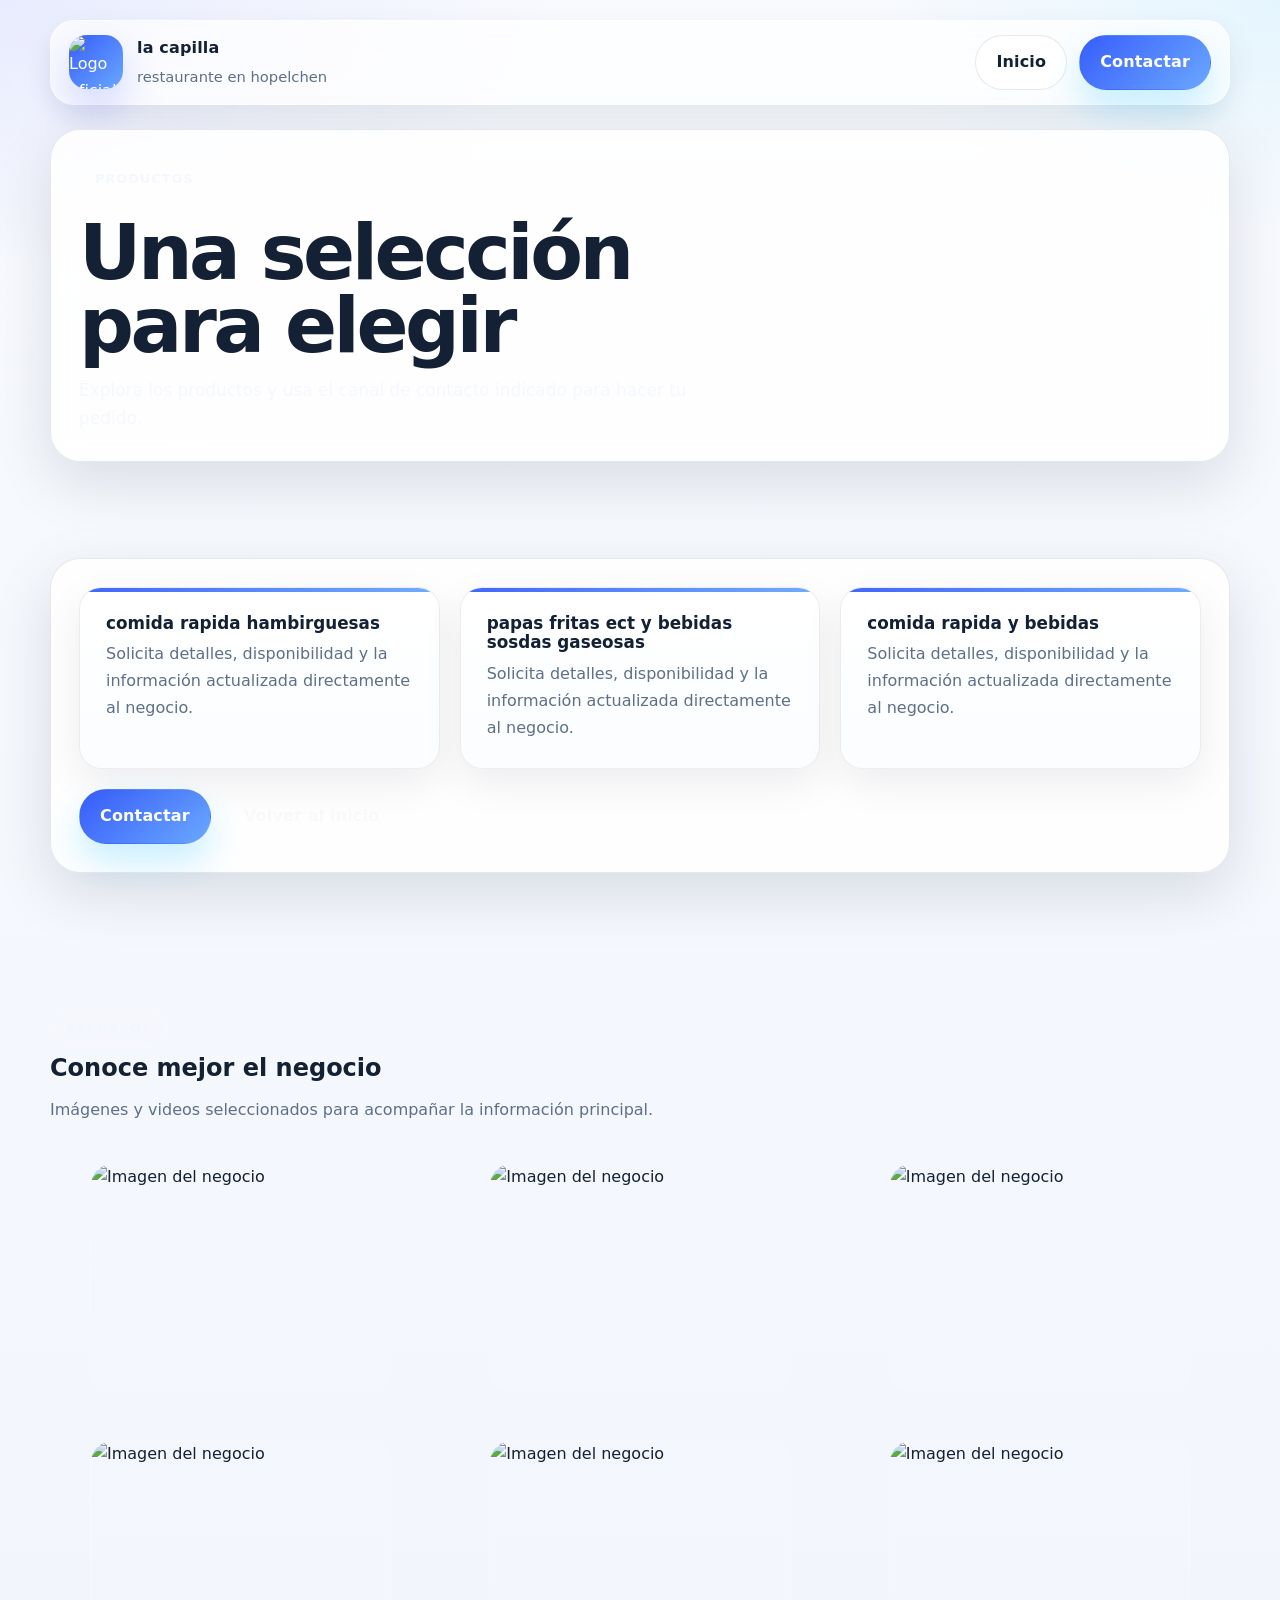
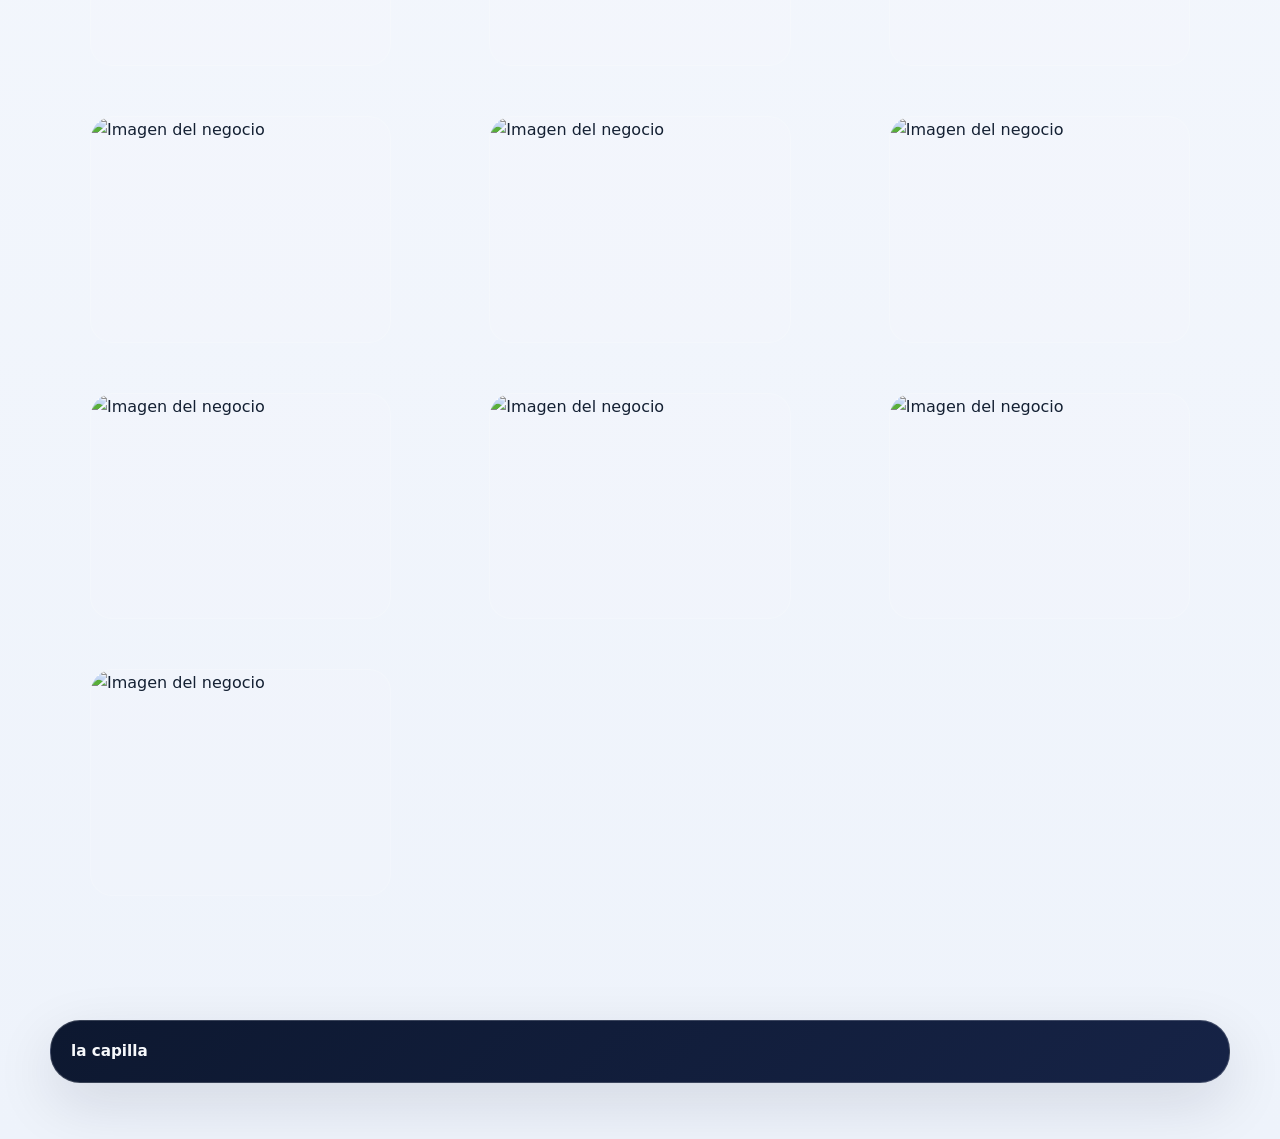
==== productos.html @ f26c043d "feat: generate productos.html" ====
<!doctype html>
<html lang="es-MX">
<head>
  <meta charset="utf-8">
  <meta name="viewport" content="width=device-width,initial-scale=1">
  <title>Una selección para elegir | la capilla</title>
  <meta name="description" content="Una selección para elegir de la capilla">
  <link rel="stylesheet" href="styles.css">
</head>
<body class="secondary-page theme-catalogo">
  <div class="site-shell">
    <header class="section" id="inicio">
      <div class="container">
        <div class="topbar">
          <a class="brand" href="index.html" aria-label="la capilla">
            <span class="brand-mark brand-mark-image"><img src="https://rrmhpuwrdlksccefjgnj.supabase.co/storage/v1/object/public/itm-project-assets/fa2a0edb-afd2-4cea-aa49-1c2edebb0638/63fcdd89-92d5-4dcf-ba6b-335134f677f3/cb0ab900-5e8b-45c3-9661-323baa01a9e5-captura-de-pantalla-2026-06-22-145156.png" alt="Logo oficial" loading="eager"></span>
            <span class="brand-copy">
              <strong>la capilla</strong>
              <span>restaurante en hopelchen</span>
            </span>
          </a>
          <div class="topbar-actions">
            <a class="button-secondary" href="index.html">Inicio</a>
            <a class="button" href="tel:0987654321">Contactar</a>
          </div>
        </div>
      </div>
    </header>

    <main>
      <section class="hero">
        <div class="container">
          <div class="surface section-surface">
            <span class="kicker">Productos</span>
            <h1>Una selección para elegir</h1>
            <p>Explora los productos y usa el canal de contacto indicado para hacer tu pedido.</p>
          </div>
        </div>
      </section>

      <section class="section" id="contenido">
        <div class="container">
          <div class="surface section-surface">
            <div class="feature-grid">
        <article class="feature-card">
          <strong>comida rapida hambirguesas</strong>
          <p>Solicita detalles, disponibilidad y la información actualizada directamente al negocio.</p>
        </article>
  
        <article class="feature-card">
          <strong>papas fritas  ect  y bebidas sosdas  gaseosas</strong>
          <p>Solicita detalles, disponibilidad y la información actualizada directamente al negocio.</p>
        </article>
  
        <article class="feature-card">
          <strong>comida rapida y bebidas</strong>
          <p>Solicita detalles, disponibilidad y la información actualizada directamente al negocio.</p>
        </article>
  </div>
            <div class="inline-links">
              <a class="button" href="tel:0987654321">Contactar</a>
              <a class="button-secondary" href="index.html">Volver al inicio</a>
            </div>
          </div>
        </div>
      </section>
    
      <section class="resource-section" id="recursos">
        <div class="container">
          <div class="resource-heading">
            <span class="kicker">Recursos</span>
            <h2>Conoce mejor el negocio</h2>
            <p>Imágenes y videos seleccionados para acompañar la información principal.</p>
          </div>
          <div class="resource-gallery">
    <figure class="resource-card">
      <img src="https://rrmhpuwrdlksccefjgnj.supabase.co/storage/v1/object/public/itm-project-assets/fa2a0edb-afd2-4cea-aa49-1c2edebb0638/63fcdd89-92d5-4dcf-ba6b-335134f677f3/9dee17b9-5989-4c04-81a5-56a6d2270579-captura-de-pantalla-2026-06-28-183947.png" alt="Imagen del negocio" loading="lazy">
      
    </figure>
  
    <figure class="resource-card">
      <img src="https://rrmhpuwrdlksccefjgnj.supabase.co/storage/v1/object/public/itm-project-assets/fa2a0edb-afd2-4cea-aa49-1c2edebb0638/63fcdd89-92d5-4dcf-ba6b-335134f677f3/429c3a91-69d6-4c55-be36-e30e1e36e39a-captura-de-pantalla-2026-06-28-184014.png" alt="Imagen del negocio" loading="lazy">
      
    </figure>
  
    <figure class="resource-card">
      <img src="https://rrmhpuwrdlksccefjgnj.supabase.co/storage/v1/object/public/itm-project-assets/fa2a0edb-afd2-4cea-aa49-1c2edebb0638/63fcdd89-92d5-4dcf-ba6b-335134f677f3/778309f7-7098-4dc0-a43b-c36a8c86d15d-captura-de-pantalla-2026-06-28-184057.png" alt="Imagen del negocio" loading="lazy">
      
    </figure>
  
    <figure class="resource-card">
      <img src="https://rrmhpuwrdlksccefjgnj.supabase.co/storage/v1/object/public/itm-project-assets/fa2a0edb-afd2-4cea-aa49-1c2edebb0638/63fcdd89-92d5-4dcf-ba6b-335134f677f3/1df3a6cd-2780-4780-89b0-fd530cb4790c-captura-de-pantalla-2026-06-28-184213.png" alt="Imagen del negocio" loading="lazy">
      
    </figure>
  
    <figure class="resource-card">
      <img src="https://rrmhpuwrdlksccefjgnj.supabase.co/storage/v1/object/public/itm-project-assets/fa2a0edb-afd2-4cea-aa49-1c2edebb0638/63fcdd89-92d5-4dcf-ba6b-335134f677f3/06ec2f1f-6c64-4aa3-80eb-d113fb08dc9a-captura-de-pantalla-2026-06-28-184257.png" alt="Imagen del negocio" loading="lazy">
      
    </figure>
  
    <figure class="resource-card">
      <img src="https://rrmhpuwrdlksccefjgnj.supabase.co/storage/v1/object/public/itm-project-assets/fa2a0edb-afd2-4cea-aa49-1c2edebb0638/63fcdd89-92d5-4dcf-ba6b-335134f677f3/c3ec0e20-55ff-4a04-8fe9-72b50806a0b0-captura-de-pantalla-2026-06-28-203143.png" alt="Imagen del negocio" loading="lazy">
      
    </figure>
  
    <figure class="resource-card">
      <img src="https://rrmhpuwrdlksccefjgnj.supabase.co/storage/v1/object/public/itm-project-assets/fa2a0edb-afd2-4cea-aa49-1c2edebb0638/63fcdd89-92d5-4dcf-ba6b-335134f677f3/6290bde3-7ff0-4237-94d5-f1f7c58c5d8e-captura-de-pantalla-2026-06-28-183947.png" alt="Imagen del negocio" loading="lazy">
      
    </figure>
  
    <figure class="resource-card">
      <img src="https://rrmhpuwrdlksccefjgnj.supabase.co/storage/v1/object/public/itm-project-assets/fa2a0edb-afd2-4cea-aa49-1c2edebb0638/63fcdd89-92d5-4dcf-ba6b-335134f677f3/5e9e1de8-d0f1-43b6-b50a-aea3a4cb805f-captura-de-pantalla-2026-06-28-203301.png" alt="Imagen del negocio" loading="lazy">
      
    </figure>
  
    <figure class="resource-card">
      <img src="https://rrmhpuwrdlksccefjgnj.supabase.co/storage/v1/object/public/itm-project-assets/fa2a0edb-afd2-4cea-aa49-1c2edebb0638/63fcdd89-92d5-4dcf-ba6b-335134f677f3/0bd9fb63-5551-4b27-bd84-2e0cbcd0da3d-captura-de-pantalla-2026-06-28-204855.png" alt="Imagen del negocio" loading="lazy">
      
    </figure>
  
    <figure class="resource-card">
      <img src="https://rrmhpuwrdlksccefjgnj.supabase.co/storage/v1/object/public/itm-project-assets/fa2a0edb-afd2-4cea-aa49-1c2edebb0638/63fcdd89-92d5-4dcf-ba6b-335134f677f3/c3941c7c-3403-4f2d-882c-316e9b5ad3ee-captura-de-pantalla-2026-06-27-184415---copia.png" alt="Imagen del negocio" loading="lazy">
      
    </figure>
  
    <figure class="resource-card">
      <img src="https://rrmhpuwrdlksccefjgnj.supabase.co/storage/v1/object/public/itm-project-assets/fa2a0edb-afd2-4cea-aa49-1c2edebb0638/63fcdd89-92d5-4dcf-ba6b-335134f677f3/c8442d64-a362-4469-a5e8-0c5792de0d52-captura-de-pantalla-2026-06-28-205228---copia.png" alt="Imagen del negocio" loading="lazy">
      
    </figure>
  
    <figure class="resource-card">
      <img src="https://rrmhpuwrdlksccefjgnj.supabase.co/storage/v1/object/public/itm-project-assets/fa2a0edb-afd2-4cea-aa49-1c2edebb0638/63fcdd89-92d5-4dcf-ba6b-335134f677f3/1726b67e-2aaf-4375-a48b-482d1fedd1c0-captura-de-pantalla-2026-07-04-134039.png" alt="Imagen del negocio" loading="lazy">
      
    </figure>
  
    <figure class="resource-card">
      <img src="https://rrmhpuwrdlksccefjgnj.supabase.co/storage/v1/object/public/itm-project-assets/fa2a0edb-afd2-4cea-aa49-1c2edebb0638/63fcdd89-92d5-4dcf-ba6b-335134f677f3/2d284801-5a4d-4d7b-a82c-cc4814d408b8-captura-de-pantalla-2026-07-04-134242.png" alt="Imagen del negocio" loading="lazy">
      
    </figure>
  </div>
          
        </div>
      </section>
    </main>

    <footer class="site-footer">
      <div class="container">
        <div class="surface footer-surface"><strong>la capilla</strong></div>
      </div>
    </footer>
  </div>
</body>
</html>
---- styles.css ----
:root{
  --bg:#0d1526;
  --bg-2:#14213a;
  --bg-3:#1d2f4f;
  --surface:#ffffff;
  --surface-soft:rgba(255,255,255,.82);
  --surface-line:rgba(255,255,255,.18);
  --line:rgba(20,32,51,.10);
  --line-strong:rgba(20,32,51,.16);
  --text:#142033;
  --text-soft:#24324a;
  --text-inverse:#f7f9fc;
  --muted:#5f6f88;
  --muted-inverse:rgba(241,245,252,.78);
  --primary:#5e6bff;
  --primary-2:#21c2ff;
  --accent:#8ef0c4;
  --shadow-lg:0 36px 110px rgba(8,18,36,.18);
  --shadow-md:0 20px 60px rgba(10,20,38,.12);
  --shadow-sm:0 12px 30px rgba(10,20,38,.08);
  --radius-xl:34px;
  --radius-lg:26px;
  --radius-md:20px;
  --radius-sm:14px;
  --container:1180px;
}
*{box-sizing:border-box}
html,body{margin:0;padding:0}
html{scroll-behavior:smooth}
body{
  background:
    radial-gradient(980px 460px at 0% 0%, rgba(94,107,255,.12), transparent 58%),
    radial-gradient(780px 420px at 100% 0%, rgba(33,194,255,.10), transparent 54%),
    linear-gradient(180deg,#f8fafe 0%,#eef3fb 100%);
  color:var(--text);
  font:16px/1.68 Inter,system-ui,-apple-system,BlinkMacSystemFont,"Segoe UI",sans-serif;
  min-height:100vh;
  -webkit-font-smoothing:antialiased;
  text-rendering:optimizeLegibility;
}
body::before{
  content:"";
  position:fixed;
  inset:0;
  pointer-events:none;
  background:
    linear-gradient(180deg, rgba(255,255,255,.24), transparent 18%),
    radial-gradient(circle at 15% 20%, rgba(255,255,255,.35), transparent 22%);
  opacity:.55;
}
a{color:inherit;text-decoration:none}
svg{display:block;max-width:100%}
.site-shell{min-height:100vh;position:relative;z-index:1}
.container{width:min(var(--container),calc(100% - 32px));margin:0 auto}

.site-shell > header.section{
  padding:20px 0 0;
}

.topbar{
  display:flex;
  align-items:center;
  justify-content:space-between;
  gap:20px;
  padding:14px 18px;
  border-radius:24px;
  background:rgba(255,255,255,.72);
  border:1px solid rgba(255,255,255,.72);
  box-shadow:var(--shadow-sm);
  backdrop-filter:blur(16px);
}

.brand{
  display:inline-flex;
  align-items:center;
  gap:14px;
  min-width:0;
}
.brand-mark{
  width:54px;
  height:54px;
  border-radius:18px;
  background:linear-gradient(135deg,var(--primary),var(--primary-2));
  color:#fff;
  display:grid;
  place-items:center;
  box-shadow:0 18px 42px rgba(94,107,255,.28);
  overflow:hidden;
  flex:0 0 auto;
}
.brand-copy{
  display:grid;
  gap:3px;
  min-width:0;
}
.brand-copy strong{
  font-size:1rem;
  letter-spacing:.01em;
  white-space:nowrap;
  overflow:hidden;
  text-overflow:ellipsis;
}
.brand-copy span{
  font-size:.92rem;
  color:var(--muted);
  white-space:nowrap;
  overflow:hidden;
  text-overflow:ellipsis;
}

.hero{
  padding:24px 0 46px;
  position:relative;
}
.hero-grid{
  display:grid;
  grid-template-columns:minmax(0,1.08fr) minmax(350px,.92fr);
  gap:28px;
  align-items:stretch;
}
.hero-copy,
.hero-panel{
  border-radius:var(--radius-xl);
  box-shadow:var(--shadow-lg);
}
.hero-copy{
  padding:clamp(30px,4vw,56px);
  background:
    radial-gradient(circle at top right, rgba(142,240,196,.18), transparent 26%),
    linear-gradient(135deg,var(--bg) 0%,var(--bg-2) 58%,var(--bg-3) 100%);
  color:var(--text-inverse);
  position:relative;
  overflow:hidden;
}
.hero-copy::before{
  content:"";
  position:absolute;
  inset:0;
  background:
    linear-gradient(120deg, rgba(255,255,255,.08), transparent 28%),
    radial-gradient(circle at 20% 18%, rgba(255,255,255,.08), transparent 22%);
  pointer-events:none;
}
.hero-copy::after{
  content:"";
  position:absolute;
  inset:auto -10% -24% auto;
  width:280px;
  height:280px;
  border-radius:999px;
  background:radial-gradient(circle, rgba(142,240,196,.24), transparent 68%);
  pointer-events:none;
}
.kicker{
  display:inline-flex;
  align-items:center;
  gap:8px;
  padding:9px 15px;
  border-radius:999px;
  background:rgba(255,255,255,.10);
  color:var(--muted-inverse);
  border:1px solid var(--surface-line);
  font-size:.8rem;
  font-weight:800;
  letter-spacing:.08em;
  text-transform:uppercase;
}
.hero h1{
  margin:18px 0 14px;
  font-size:clamp(2.55rem,6vw,5.2rem);
  line-height:.94;
  letter-spacing:-.045em;
  max-width:11ch;
}
.hero p{
  margin:0;
  color:var(--muted-inverse);
  font-size:1.06rem;
  max-width:62ch;
}
.hero-actions{
  display:flex;
  flex-wrap:wrap;
  gap:12px;
  margin-top:24px;
}
.button,
.button-secondary{
  display:inline-flex;
  align-items:center;
  justify-content:center;
  gap:10px;
  min-height:50px;
  padding:13px 20px;
  border-radius:999px;
  font-weight:800;
  letter-spacing:.01em;
  border:1px solid transparent;
  transition:transform .18s ease, box-shadow .18s ease, border-color .18s ease, background .18s ease, color .18s ease;
}
.button{
  background:linear-gradient(135deg,var(--primary),var(--primary-2));
  color:#fff;
  box-shadow:0 18px 34px rgba(33,194,255,.24);
}
.button-secondary{
  background:rgba(255,255,255,.08);
  color:var(--text-inverse);
  border-color:var(--surface-line);
}
.button:hover,
.button-secondary:hover{
  transform:translateY(-1px);
}
.hero-panel{
  padding:18px;
  background:rgba(255,255,255,.74);
  border:1px solid rgba(255,255,255,.76);
  backdrop-filter:blur(16px);
}
.hero-art{
  min-height:100%;
  border-radius:calc(var(--radius-xl) - 8px);
  background:
    radial-gradient(circle at top left, rgba(94,107,255,.14), transparent 28%),
    linear-gradient(160deg, rgba(94,107,255,.10), rgba(33,194,255,.07) 52%, rgba(142,240,196,.14));
  border:1px solid rgba(20,32,51,.08);
  overflow:hidden;
  position:relative;
  padding:28px;
  display:grid;
  place-items:center;
}
.hero-orb{
  position:absolute;
  border-radius:999px;
  filter:blur(14px);
  opacity:.42;
  pointer-events:none;
}
.hero-orb.one{
  width:180px;
  height:180px;
  top:-34px;
  right:-22px;
  background:#7d73ff;
}
.hero-orb.two{
  width:138px;
  height:138px;
  bottom:-20px;
  left:-18px;
  background:#27c7ff;
}

section,.section{
  padding:50px 0;
}
.section-surface{
  padding:30px;
}

.section-head{
  max-width:760px;
  margin:0 0 28px;
}
.section-head h2{
  margin:12px 0 12px;
  font-size:clamp(1.95rem,3.8vw,3.2rem);
  line-height:1.02;
  letter-spacing:-.035em;
}
.section-head p{
  margin:0;
  color:var(--muted);
  font-size:1rem;
}

.surface{
  background:rgba(255,255,255,.84);
  border:1px solid var(--line);
  border-radius:30px;
  box-shadow:var(--shadow-md);
  backdrop-filter:blur(12px);
}

.feature-grid,
.stats-grid,
.contact-grid{
  display:grid;
  gap:20px;
}
.feature-grid{grid-template-columns:repeat(3,minmax(0,1fr))}
.stats-grid{grid-template-columns:repeat(3,minmax(0,1fr))}
.contact-grid{grid-template-columns:repeat(2,minmax(0,1fr))}

.feature-card,
.stat-card,
.contact-card,
.process-item,
.trust-item-premium{
  position:relative;
  padding:26px;
  border-radius:22px;
  background:linear-gradient(180deg,#ffffff 0%,#fbfdff 100%);
  border:1px solid rgba(20,32,51,.08);
  box-shadow:0 14px 40px rgba(10,20,35,.07);
  overflow:hidden;
}

.feature-card::before,
.stat-card::before,
.contact-card::before,
.process-item::before,
.trust-item-premium::before{
  content:"";
  position:absolute;
  inset:0 0 auto 0;
  height:4px;
  background:linear-gradient(90deg,var(--primary),var(--primary-2));
  opacity:.95;
}

.feature-card strong,
.stat-card strong,
.contact-card h3,
.process-copy strong,
.trust-item-premium strong{
  display:block;
  margin-bottom:10px;
  font-size:1.08rem;
  line-height:1.18;
}

.feature-card p,
.stat-card p,
.contact-card p,
.process-copy p,
.trust-item-premium p{
  margin:0;
  color:var(--muted);
}

.process-list{
  display:grid;
  gap:16px;
}
.process-item{
  display:grid;
  grid-template-columns:56px minmax(0,1fr);
  gap:16px;
  align-items:start;
}
.process-index{
  width:40px;
  height:40px;
  border-radius:999px;
  display:grid;
  place-items:center;
  background:linear-gradient(135deg,var(--primary),var(--primary-2));
  color:#fff;
  font-weight:800;
  position:relative;
  z-index:1;
}

.trust-list-premium{
  display:grid;
  grid-template-columns:repeat(3,minmax(0,1fr));
  gap:18px;
}

.tag-list{
  display:flex;
  flex-wrap:wrap;
  gap:10px;
  margin:20px 0 0;
  padding:0;
  list-style:none;
}
.tag{
  padding:9px 14px;
  border-radius:999px;
  background:rgba(255,255,255,.10);
  color:var(--text-inverse);
  border:1px solid var(--surface-line);
  font-weight:700;
  font-size:.9rem;
}

.inline-links{
  display:flex;
  flex-wrap:wrap;
  gap:12px;
  margin-top:22px;
}

.hero-note{
  margin-top:20px;
  padding:14px 16px;
  border-radius:16px;
  background:rgba(255,255,255,.08);
  border:1px solid var(--surface-line);
  color:var(--muted-inverse);
}

.topbar-actions{
  display:flex;
  align-items:center;
  gap:12px;
  flex-wrap:wrap;
}

.contact-card a{
  word-break:break-word;
}

.site-footer{
  padding:24px 0 56px;
  color:var(--muted);
  font-size:.95rem;
}
.site-footer .surface{
  padding:18px 20px;
}
.footer-surface{
  background:linear-gradient(135deg,var(--bg) 0%,var(--bg-2) 100%);
  color:var(--text-inverse);
  border:1px solid var(--surface-line);
}
.footer-meta{
  display:flex;
  flex-wrap:wrap;
  gap:10px 18px;
  align-items:center;
}
.footer-meta strong{color:#fff}
.footer-meta span{color:var(--muted-inverse)}

.brand-mark svg{
  width:100%;
  height:100%;
}
.hero-art svg{
  width:min(100%, 430px);
  height:auto;
}

/* restaurante */
.theme-restaurante{
  background:
    radial-gradient(820px 420px at 0% 0%, rgba(199,88,43,.14), transparent 56%),
    radial-gradient(740px 400px at 100% 0%, rgba(240,163,58,.10), transparent 54%),
    linear-gradient(180deg,#120c0b 0%,#20120f 100%);
}
.theme-restaurante .topbar{
  background:rgba(24,14,11,.78);
  border-color:rgba(255,216,180,.12);
}
.theme-restaurante .brand-copy strong{color:#fff}
.theme-restaurante .brand-copy span{color:rgba(255,231,203,.70)}
.theme-restaurante .topbar-actions .button-secondary{
  background:rgba(255,255,255,.06);
  color:var(--text-inverse);
  border-color:rgba(255,255,255,.12);
}
.theme-restaurante .hero-art{
  background:
    radial-gradient(circle at top left, rgba(255,194,122,.12), transparent 26%),
    linear-gradient(160deg, rgba(199,88,43,.14), rgba(240,163,58,.08) 55%, rgba(255,228,190,.10));
}
.theme-restaurante #especialidades .surface,
.theme-restaurante #diferenciales .surface,
.theme-restaurante #contacto .surface{
  background:linear-gradient(180deg, rgba(34,20,16,.96), rgba(21,13,11,.94));
  border-color:rgba(255,216,180,.12);
  color:var(--text-inverse);
}
.theme-restaurante #especialidades .section-head p,
.theme-restaurante #diferenciales .section-head p,
.theme-restaurante #contacto .section-head p,
.theme-restaurante #contacto .contact-card p,
.theme-restaurante #contacto .contact-card a,
.theme-restaurante #especialidades .feature-card p,
.theme-restaurante #diferenciales .stat-card p{
  color:rgba(245,233,214,.76);
}
.theme-restaurante #especialidades .feature-card,
.theme-restaurante #diferenciales .stat-card,
.theme-restaurante #contacto .contact-card{
  background:rgba(255,255,255,.05);
  border-color:rgba(255,216,180,.10);
  box-shadow:none;
}
.theme-restaurante #especialidades .feature-card strong,
.theme-restaurante #diferenciales .stat-card strong,
.theme-restaurante #contacto .contact-card h3{
  color:#fff7ec;
}
.theme-restaurante .footer-surface{
  background:linear-gradient(135deg,#150d0c,#241310);
}

/* catalogo */
.theme-catalogo .hero-copy{
  background:
    radial-gradient(circle at top right, rgba(145,216,255,.16), transparent 26%),
    linear-gradient(135deg,#0d1830 0%,#162346 58%,#1f335e 100%);
}
.theme-catalogo .topbar-actions .button-secondary{
  background:#fff;
  color:var(--text);
  border-color:rgba(20,32,51,.10);
}
.theme-catalogo #catalogo .surface,
.theme-catalogo #proceso .surface,
.theme-catalogo #contacto .surface{
  background:rgba(255,255,255,.92);
}
.theme-catalogo #beneficios .surface{
  background:linear-gradient(135deg,#0f1a34 0%,#18284c 100%);
  border-color:rgba(255,255,255,.10);
  color:var(--text-inverse);
}
.theme-catalogo #beneficios .section-head p,
.theme-catalogo #beneficios .stat-card p{
  color:rgba(236,243,255,.76);
}
.theme-catalogo #beneficios .stat-card{
  background:rgba(255,255,255,.06);
  border-color:rgba(255,255,255,.12);
  box-shadow:none;
}
.theme-catalogo #beneficios .stat-card strong{
  color:#fff;
}
.theme-catalogo .process-item{
  background:linear-gradient(180deg,#ffffff 0%,#f4f8ff 100%);
}
.theme-catalogo .footer-surface{
  background:linear-gradient(135deg,#0d1830,#162346);
}

/* hotel */
.theme-hotel{
  background:
    radial-gradient(820px 420px at 0% 0%, rgba(231,201,143,.10), transparent 58%),
    linear-gradient(180deg,#f7f2e9 0%,#efe8dc 100%);
}
.theme-hotel .topbar{
  background:rgba(255,251,245,.82);
  border-color:rgba(74,56,28,.10);
}
.theme-hotel .hero-copy{
  background:
    radial-gradient(circle at top right, rgba(231,201,143,.14), transparent 24%),
    linear-gradient(135deg,#101b2d 0%,#172741 62%,#21365c 100%);
}
.theme-hotel .button{
  background:linear-gradient(135deg,#b78c45,#e7c98f);
  color:#1c140d;
  box-shadow:0 18px 34px rgba(183,140,69,.22);
}
.theme-hotel .hero-note{
  background:rgba(255,255,255,.10);
}
.theme-hotel #principal .surface,
.theme-hotel #secundario .surface,
.theme-hotel #confianza .surface,
.theme-hotel #contacto .surface{
  background:linear-gradient(180deg, rgba(255,250,244,.96), rgba(249,242,233,.94));
}
.theme-hotel .feature-card,
.theme-hotel .stat-card,
.theme-hotel .trust-item-premium,
.theme-hotel .contact-card{
  background:linear-gradient(180deg,#fffdf8 0%,#fbf5eb 100%);
}
.theme-hotel .footer-surface{
  background:linear-gradient(135deg,#101b2d,#1a2b46);
}

/* landing */
.theme-landing .hero-copy{
  background:
    radial-gradient(circle at top right, rgba(184,239,255,.18), transparent 26%),
    linear-gradient(135deg,#161428 0%,#1f1c36 56%,#2a2550 100%);
}
.theme-landing .hero h1{
  max-width:12ch;
}
.theme-landing #contacto .surface{
  background:linear-gradient(135deg,#17152c 0%,#201d39 100%);
  border-color:rgba(255,255,255,.10);
  color:var(--text-inverse);
}
.theme-landing #contacto .section-head p,
.theme-landing #contacto .contact-card p,
.theme-landing #contacto .contact-card a{
  color:rgba(236,243,255,.76);
}
.theme-landing #contacto .contact-card{
  background:rgba(255,255,255,.06);
  border-color:rgba(255,255,255,.12);
  box-shadow:none;
}
.theme-landing #contacto .contact-card h3{
  color:#fff;
}
.theme-landing .footer-surface{
  background:linear-gradient(135deg,#161428,#221f40);
}

/* inmobiliaria */
.theme-inmobiliaria .hero-copy{
  background:
    radial-gradient(circle at top right, rgba(212,222,255,.16), transparent 24%),
    linear-gradient(135deg,#14181f 0%,#1d242e 60%,#273242 100%);
}
.theme-inmobiliaria .topbar-actions .button-secondary{
  background:#fff;
  color:var(--text);
  border-color:rgba(20,32,51,.10);
}
.theme-inmobiliaria #principal .surface{
  background:linear-gradient(180deg,#ffffff 0%,#f9fbff 100%);
}
.theme-inmobiliaria #secundario .surface{
  background:linear-gradient(180deg,#f5f8ff 0%,#eef3fb 100%);
}
.theme-inmobiliaria #confianza .surface{
  background:linear-gradient(135deg,#1a2230 0%,#243149 100%);
  border-color:rgba(255,255,255,.10);
  color:var(--text-inverse);
}
.theme-inmobiliaria #confianza .section-head p,
.theme-inmobiliaria #confianza .trust-item-premium p{
  color:rgba(236,243,255,.76);
}
.theme-inmobiliaria #confianza .trust-item-premium{
  background:rgba(255,255,255,.06);
  border-color:rgba(255,255,255,.12);
  box-shadow:none;
}
.theme-inmobiliaria #confianza .trust-item-premium strong{
  color:#fff;
}
.theme-inmobiliaria .footer-surface{
  background:linear-gradient(135deg,#14181f,#1d242e);
}

/* general */
.theme-general .hero-copy{
  background:
    radial-gradient(circle at top right, rgba(184,212,255,.16), transparent 24%),
    linear-gradient(135deg,#121a2c 0%,#1a2340 58%,#243055 100%);
}
.theme-general .topbar-actions .button-secondary{
  background:#fff;
  color:var(--text);
  border-color:rgba(20,32,51,.10);
}
.theme-general #principal .surface,
.theme-general #secundario .surface,
.theme-general #confianza .surface,
.theme-general #contacto .surface{
  background:rgba(255,255,255,.90);
}
.theme-general .footer-surface{
  background:linear-gradient(135deg,#121a2c,#1a2340);
}

@media (max-width:980px){
  .hero-grid,
  .feature-grid,
  .stats-grid,
  .contact-grid,
  .trust-list-premium{
    grid-template-columns:1fr;
  }

  .topbar{
    padding:14px 14px;
  }

  .hero{
    padding-top:18px;
  }

  .section-surface{
    padding:24px;
  }

  .process-item{
    grid-template-columns:1fr;
  }
}

@media (max-width:720px){
  .container{
    width:min(var(--container),calc(100% - 20px));
  }

  .topbar{
    flex-direction:column;
    align-items:flex-start;
  }

  .brand{
    width:100%;
  }

  .hero-copy{
    padding:28px 22px;
  }

  .hero h1{
    max-width:none;
  }

  .button,
  .button-secondary{
    width:100%;
  }

  .section,
  section{
    padding:38px 0;
  }

  .feature-card,
  .stat-card,
  .contact-card,
  .process-item,
  .trust-item-premium{
    padding:22px;
  }
}

:root{
  --bg:#121a2c;
  --bg-2:#1a2340;
  --primary:#375dfb;
  --primary-2:#6aa8ff;
  --accent:#b8d4ff;
}

.topbar-actions{
  display:flex;
  align-items:center;
  gap:12px;
  flex-wrap:wrap;
}

.section-surface{
  padding:28px;
}

.hero-note{
  margin-top:20px;
  padding:14px 16px;
  border-radius:16px;
  background:rgba(255,255,255,.08);
  border:1px solid var(--surface-line);
  color:var(--muted-inverse);
}

.feature-card strong,
.stat-card strong,
.process-copy strong{
  display:block;
  margin-bottom:8px;
  font-size:1.05rem;
}

.process-list{
  display:grid;
  gap:14px;
}

.process-item{
  display:grid;
  grid-template-columns:56px minmax(0,1fr);
  gap:16px;
  align-items:start;
  padding:18px 20px;
  border-radius:18px;
  background:#fff;
  border:1px solid rgba(20,32,51,.08);
  box-shadow:0 14px 40px rgba(10,20,35,.07);
}

.process-index{
  width:40px;
  height:40px;
  border-radius:999px;
  display:grid;
  place-items:center;
  background:linear-gradient(135deg,var(--primary),var(--primary-2));
  color:#fff;
  font-weight:800;
}

.process-copy p,
.contact-card p{
  margin:0;
}

.contact-card a{
  word-break:break-word;
}

.inline-links{
  display:flex;
  flex-wrap:wrap;
  gap:12px;
  margin-top:20px;
}

.footer-surface{
  padding:18px 20px;
}

.footer-meta{
  display:flex;
  flex-wrap:wrap;
  gap:10px 18px;
  align-items:center;
}

.brand-mark svg{
  width:100%;
  height:100%;
}

.hero-art svg{
  width:min(100%, 420px);
  height:auto;
}

@media (max-width:980px){
  .topbar-actions{
    width:100%;
    justify-content:flex-start;
  }

  .section-surface{
    padding:22px;
  }

  .process-item{
    grid-template-columns:1fr;
  }
}

.resource-section{
  padding:clamp(42px,7vw,84px) 0;
}
.resource-section .resource-heading{
  max-width:680px;
  margin-bottom:24px;
}
.resource-section .resource-heading h2{
  margin:0 0 8px;
}
.resource-section .resource-heading p{
  margin:0;
  color:var(--muted,#687386);
}
.resource-gallery{
  display:grid;
  grid-template-columns:repeat(3,minmax(0,1fr));
  gap:18px;
}
.resource-card{
  overflow:hidden;
  border:1px solid rgba(255,255,255,.16);
  border-radius:22px;
  background:rgba(255,255,255,.08);
}
.resource-card img{
  display:block;
  width:100%;
  aspect-ratio:4 / 3;
  object-fit:cover;
}
.resource-card figcaption{
  padding:13px 15px;
  color:var(--text,#172033);
  font-size:.94rem;
}
.resource-video-list{
  display:flex;
  flex-wrap:wrap;
  gap:12px;
}
.resource-video-link{
  display:inline-flex;
  align-items:center;
  min-height:44px;
  padding:10px 16px;
  border:1px solid currentColor;
  border-radius:999px;
  color:inherit;
  text-decoration:none;
  font-weight:700;
}
.brand-mark-image{
  display:grid;
  place-items:center;
}
.brand-mark-image img{
  display:block;
  width:100%;
  height:100%;
  object-fit:contain;
  border-radius:14px;
}
@media (max-width:900px){
  .resource-gallery{grid-template-columns:repeat(2,minmax(0,1fr));}
}
@media (max-width:620px){
  .resource-gallery{grid-template-columns:1fr;}
}
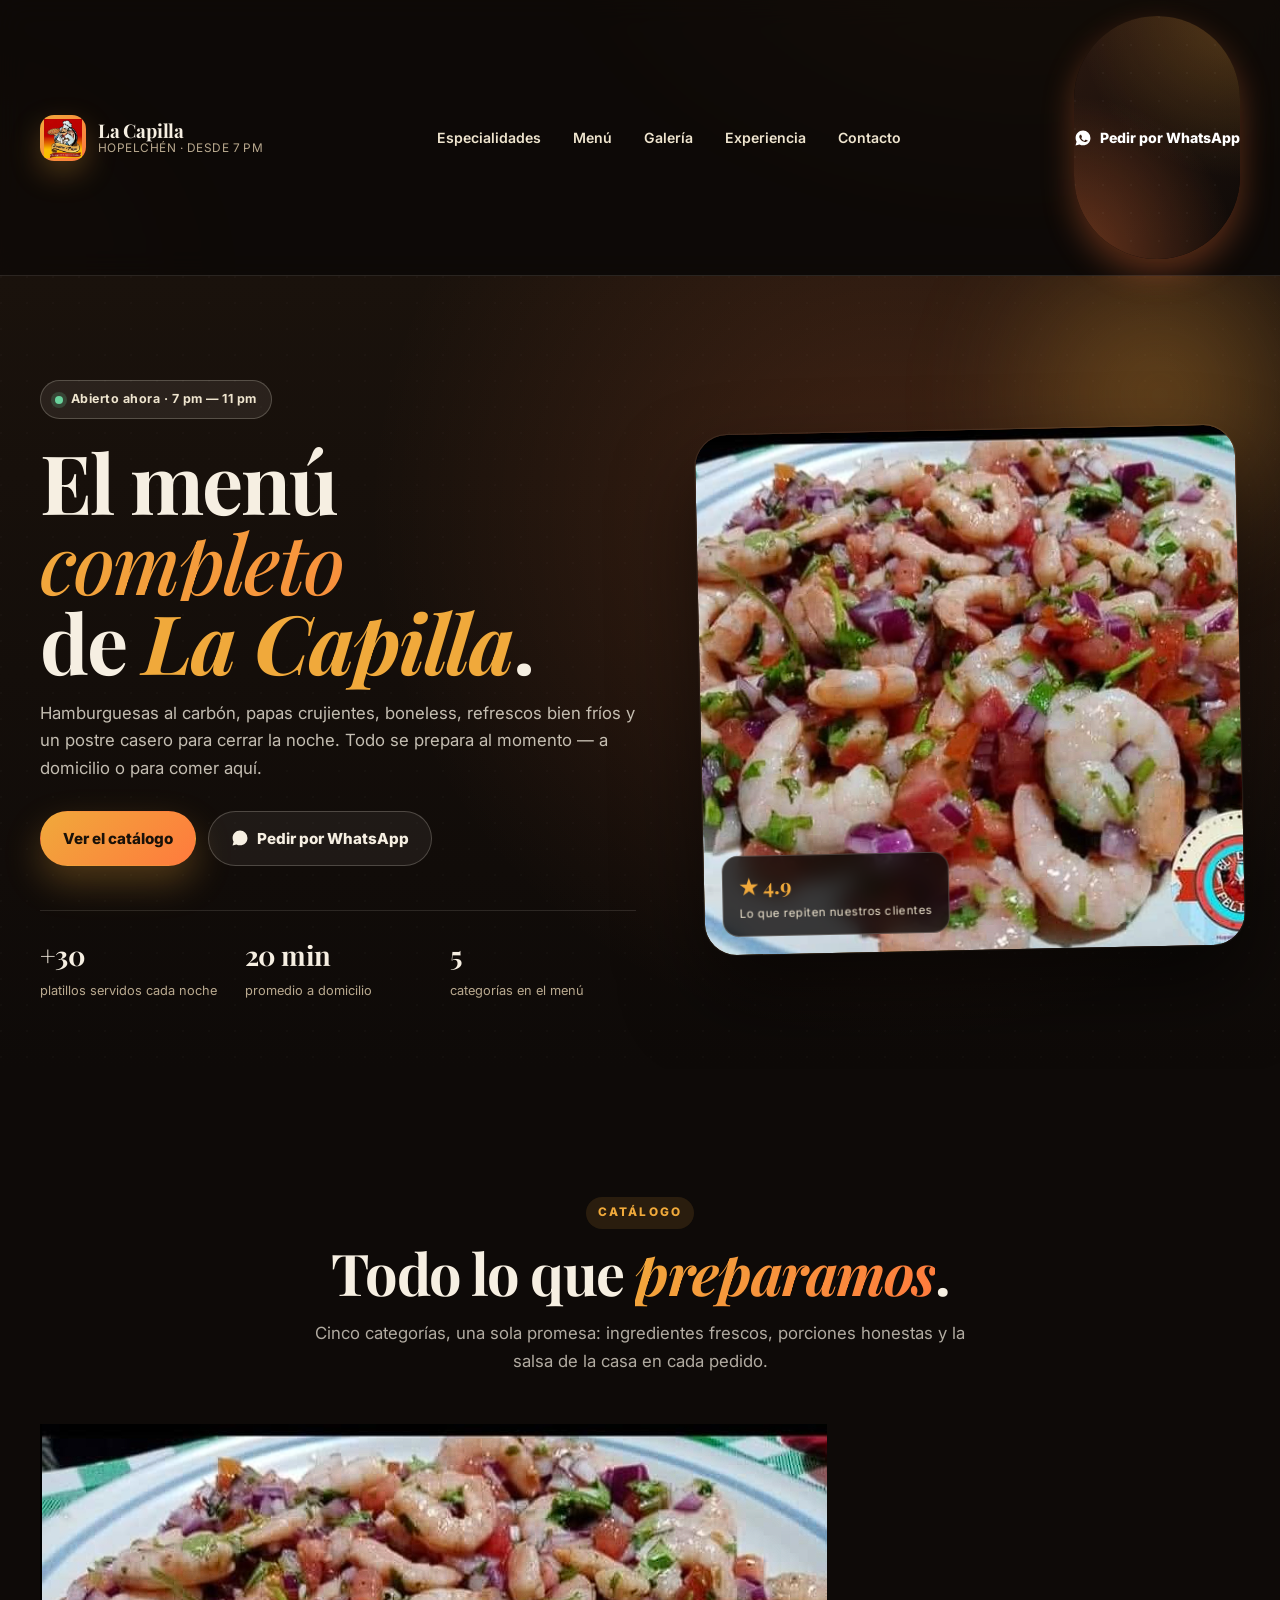
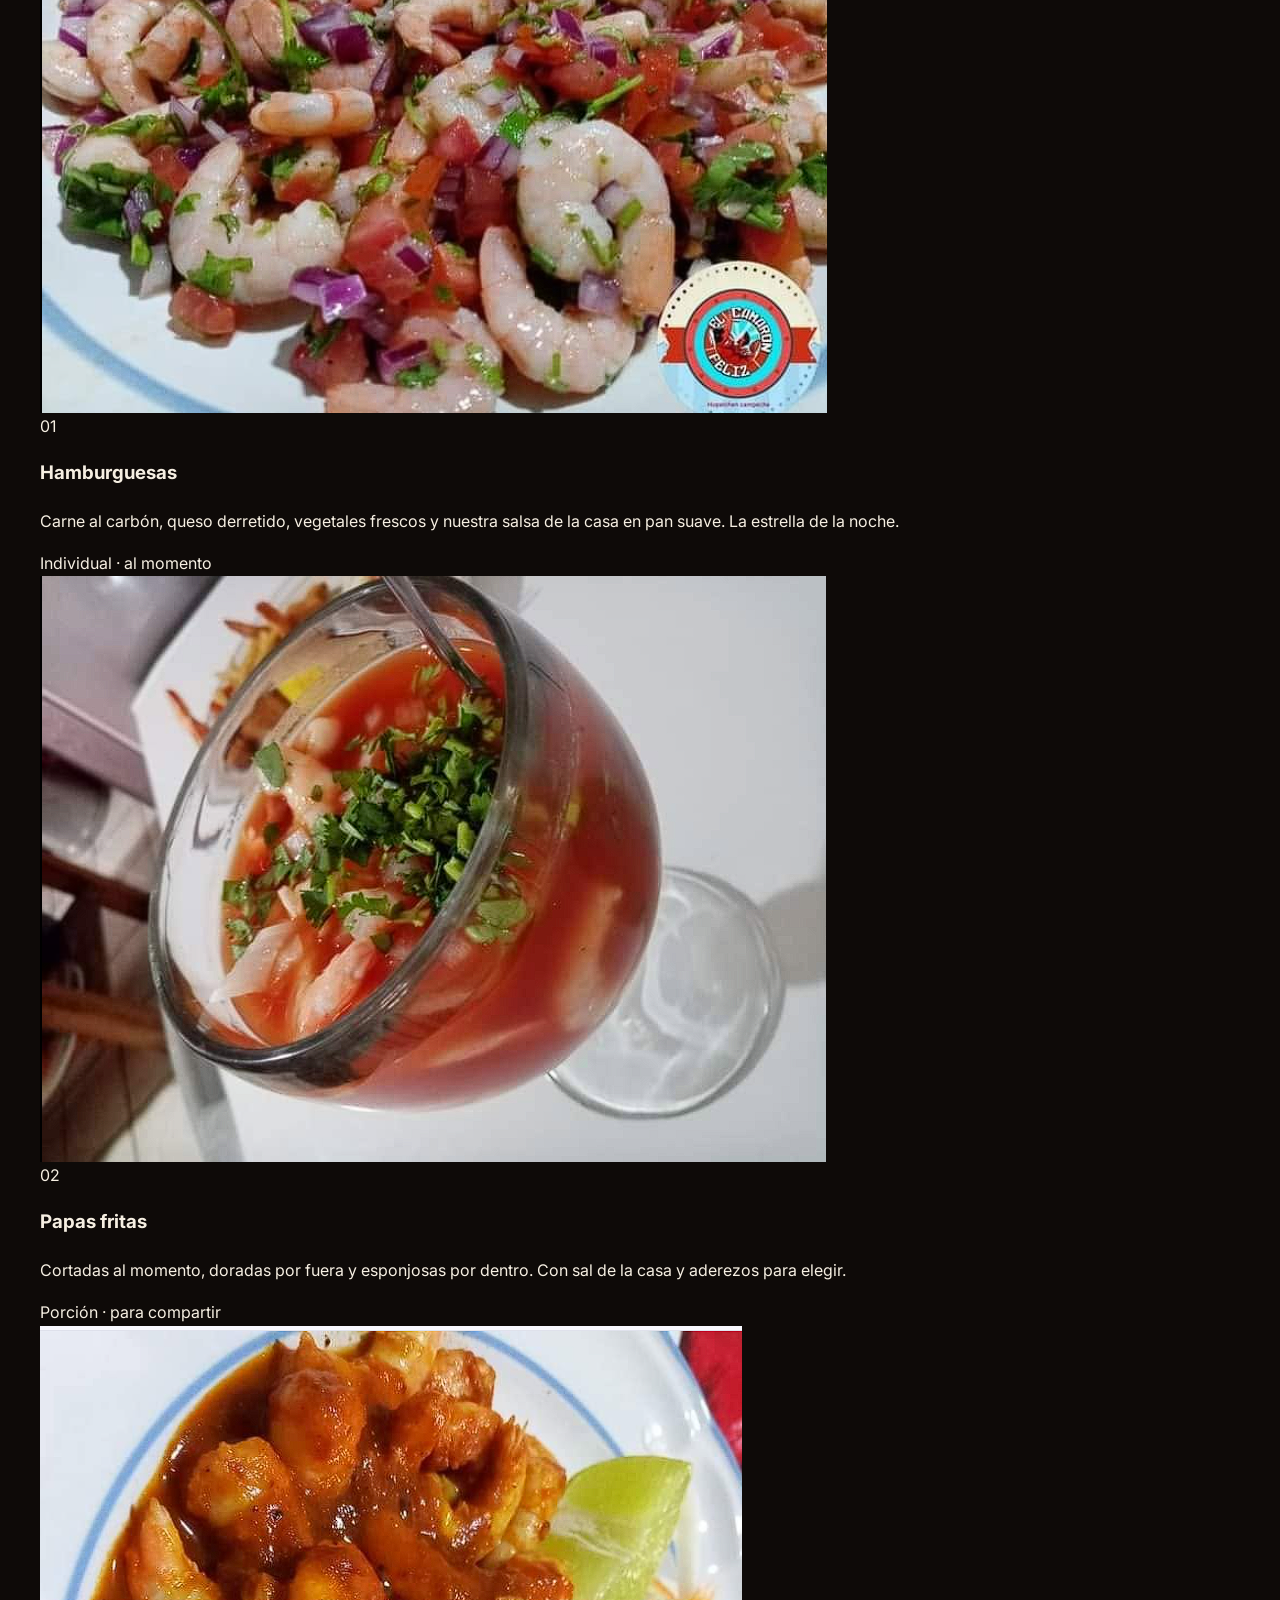
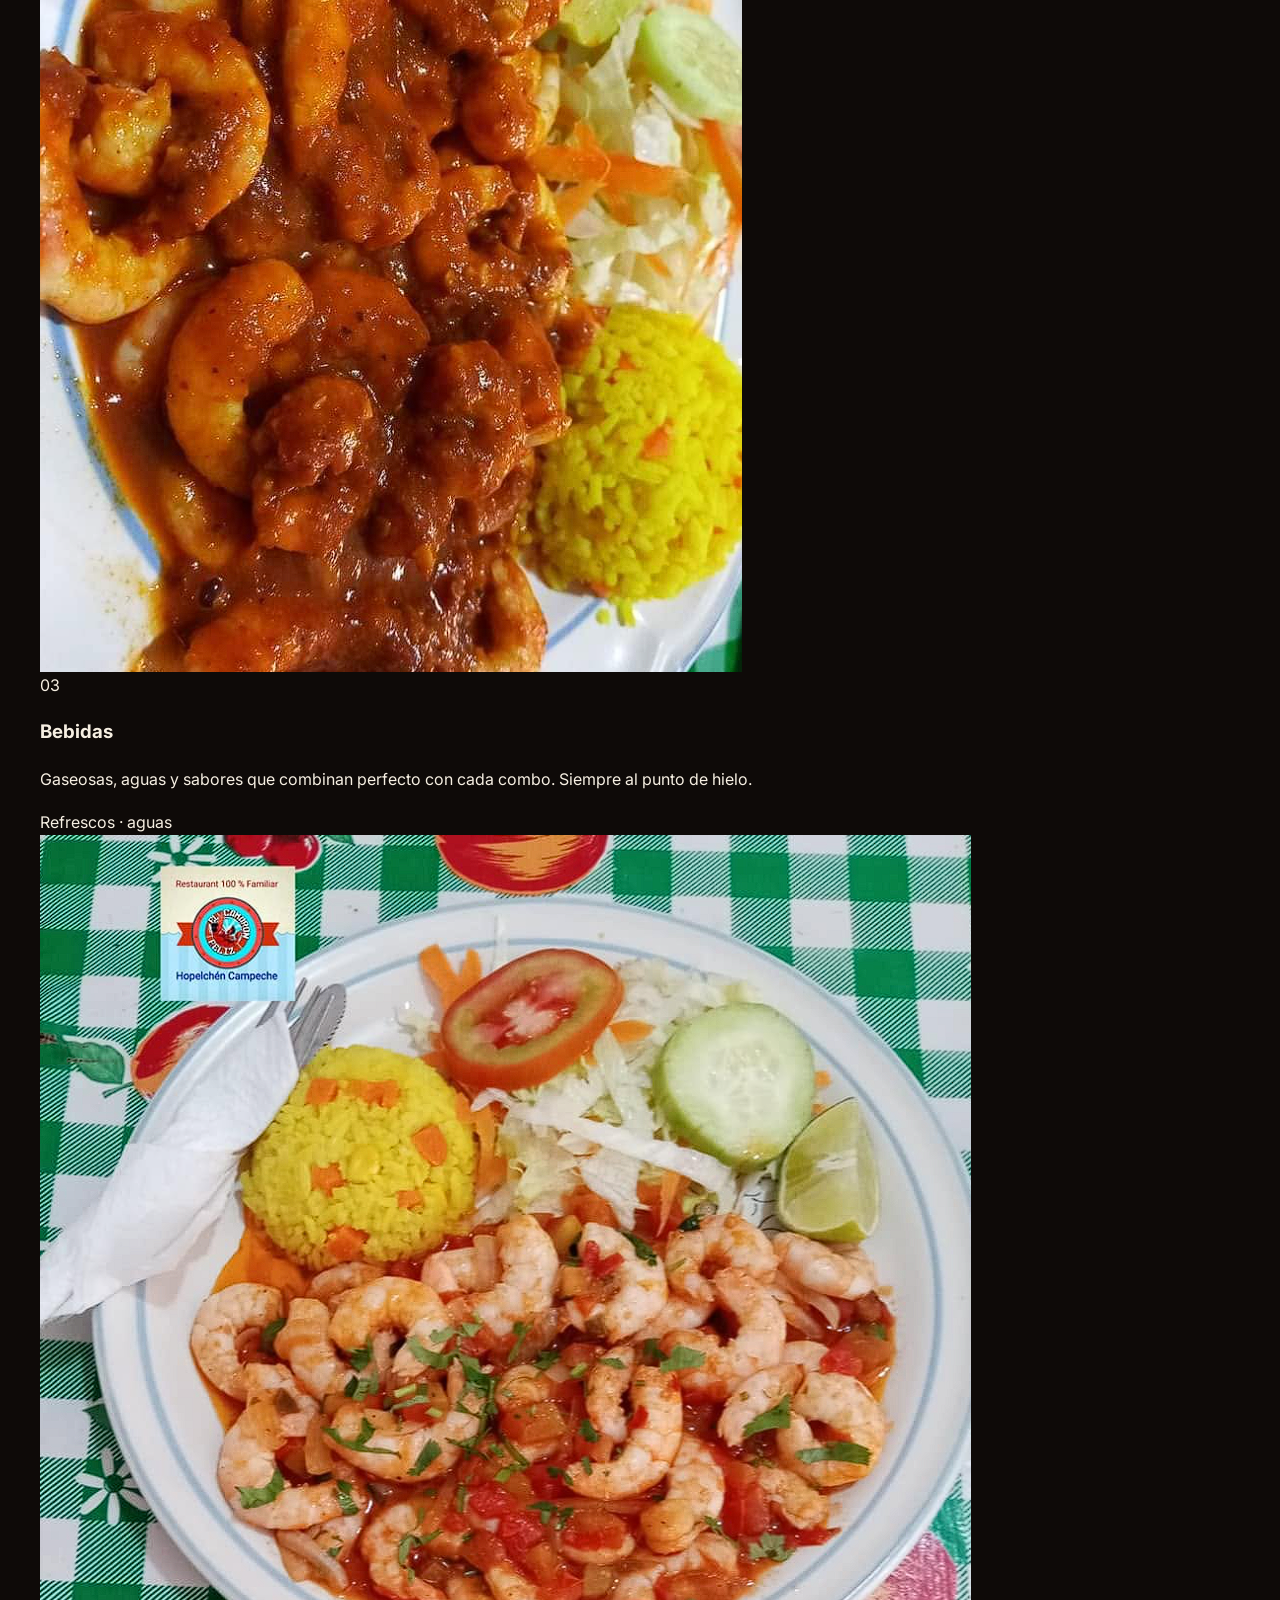
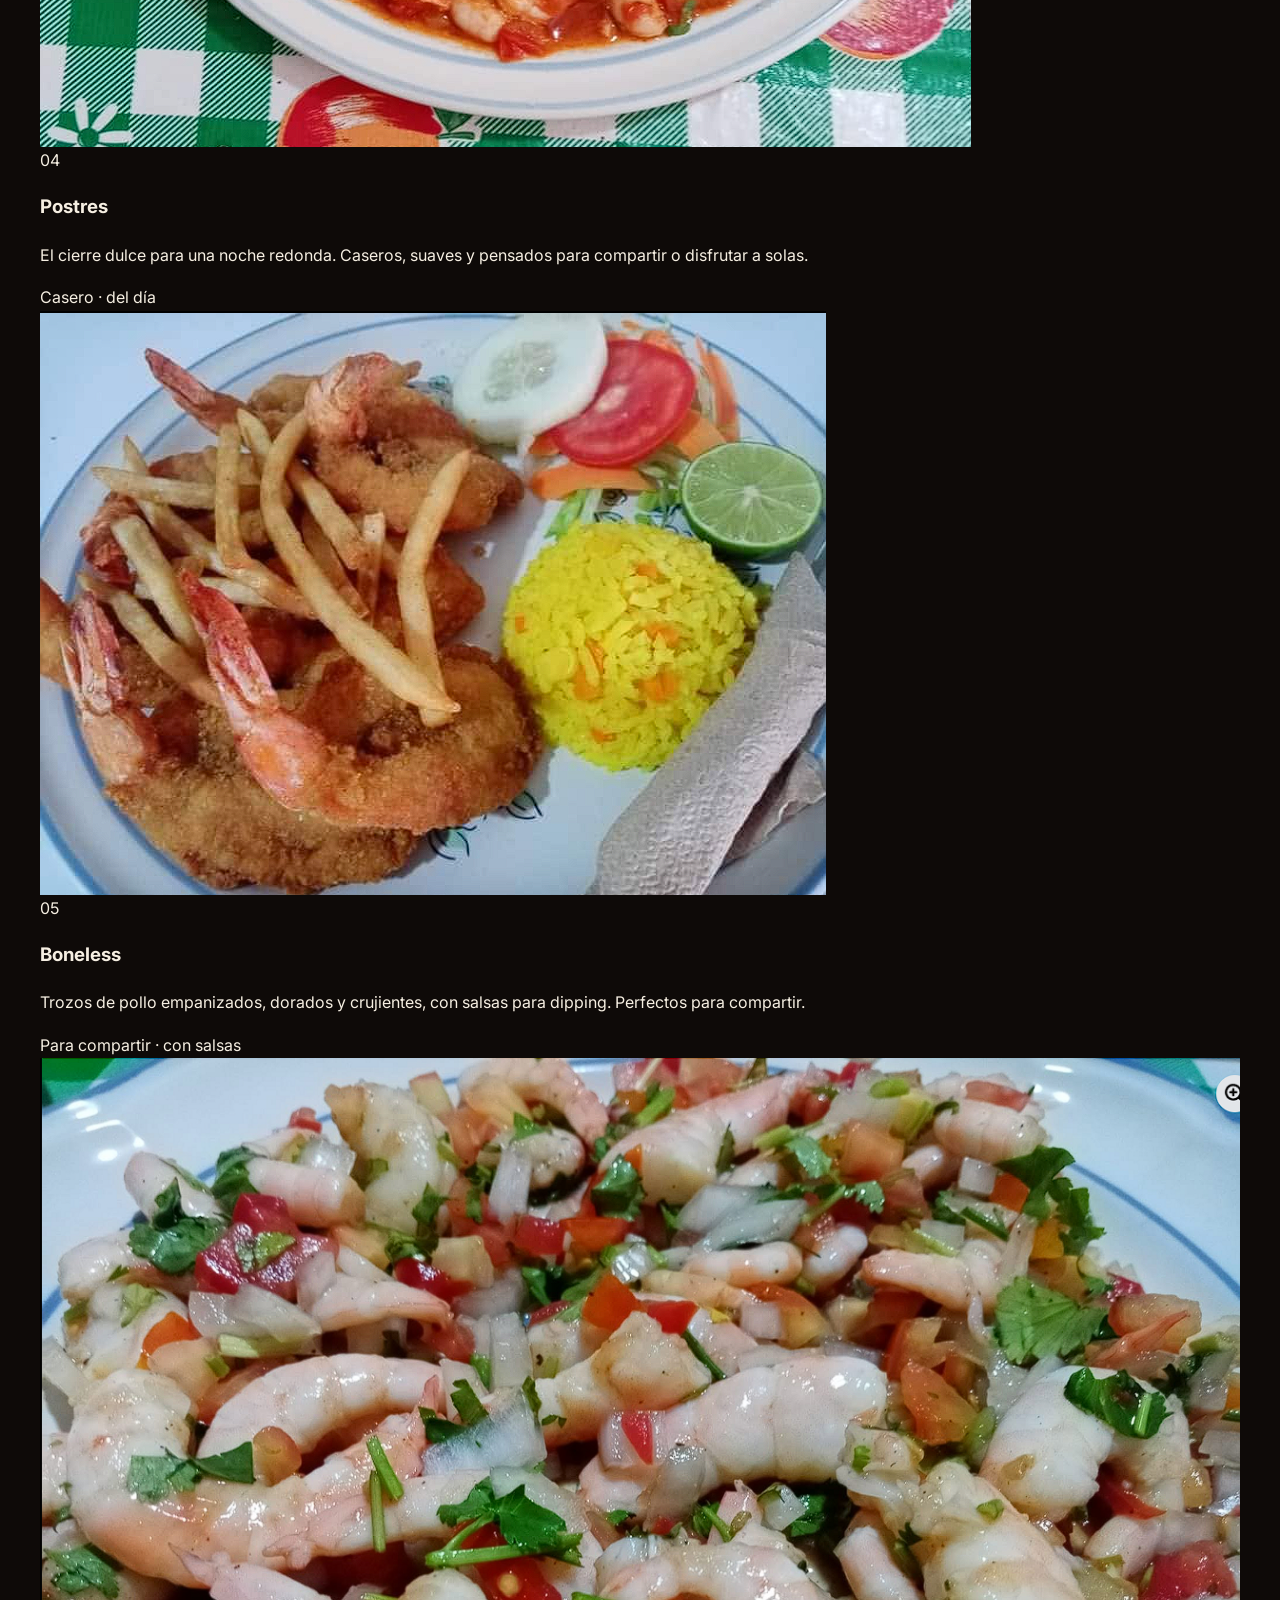
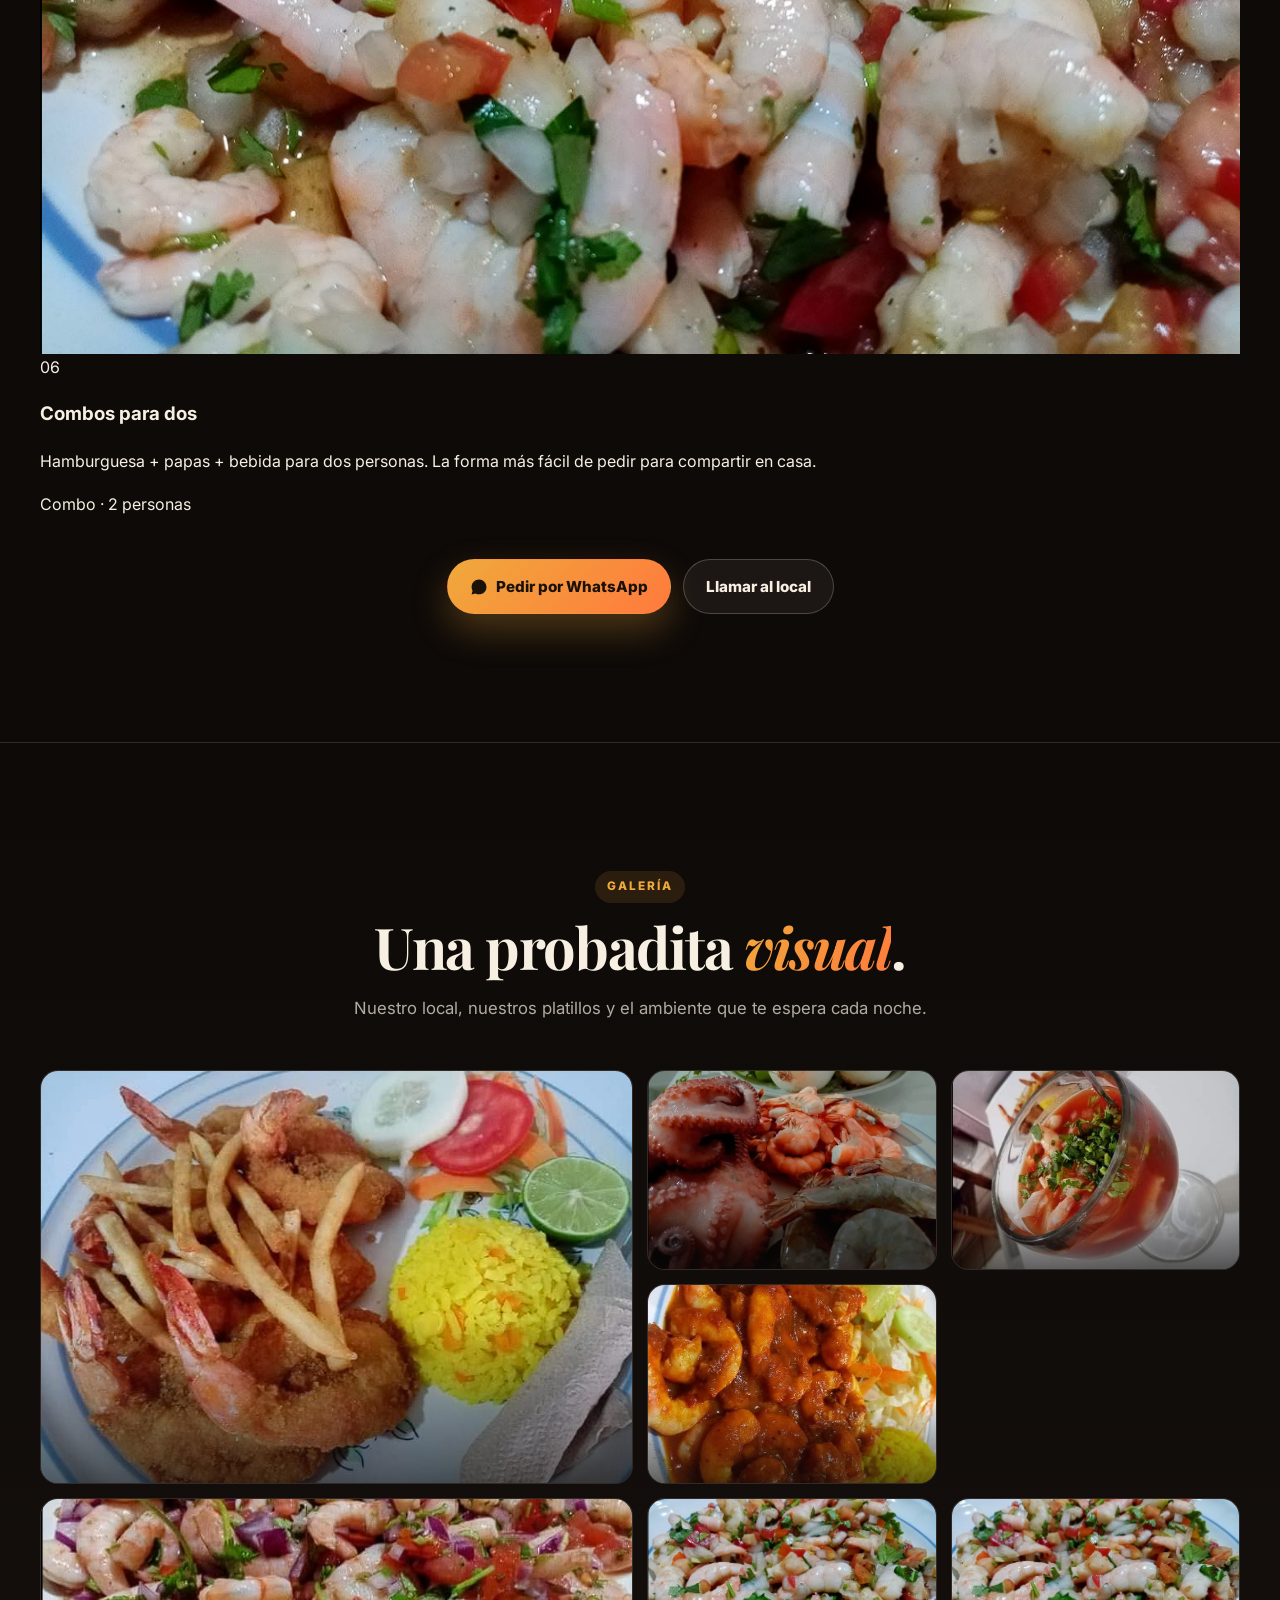
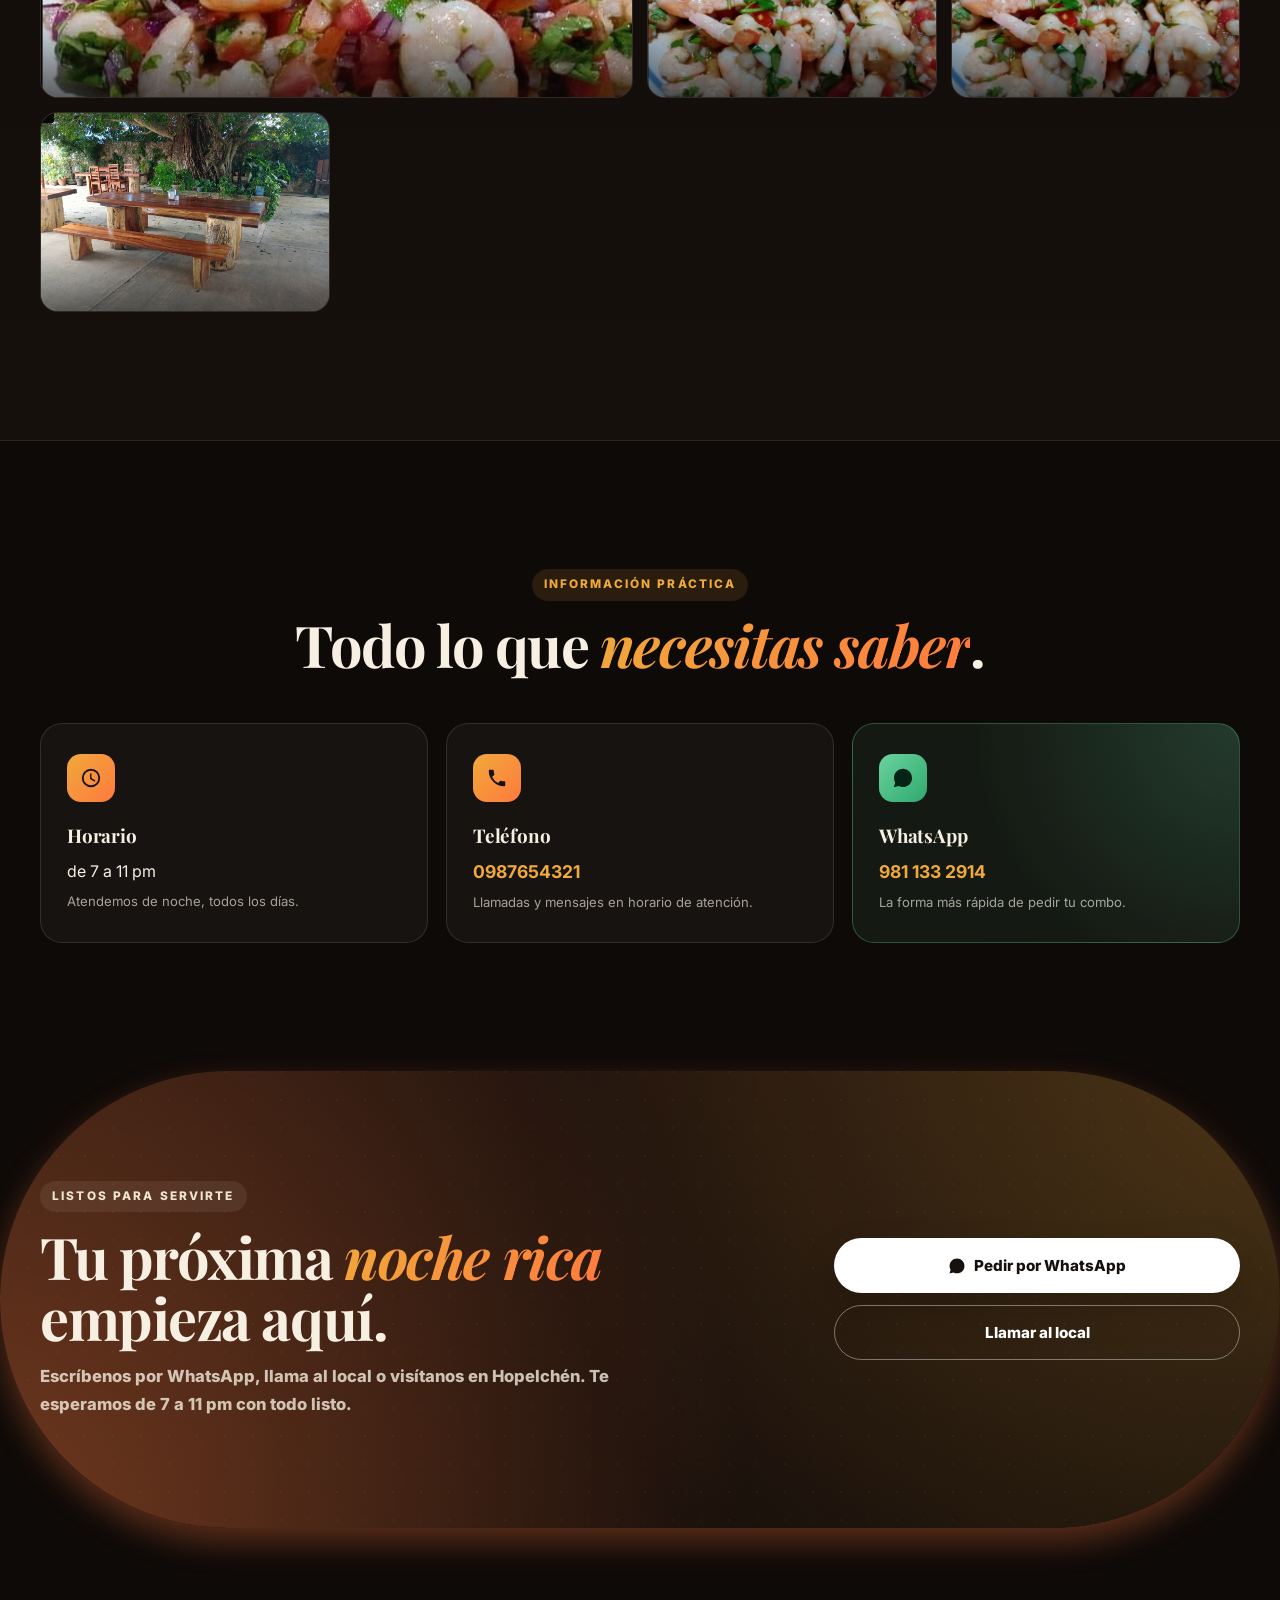
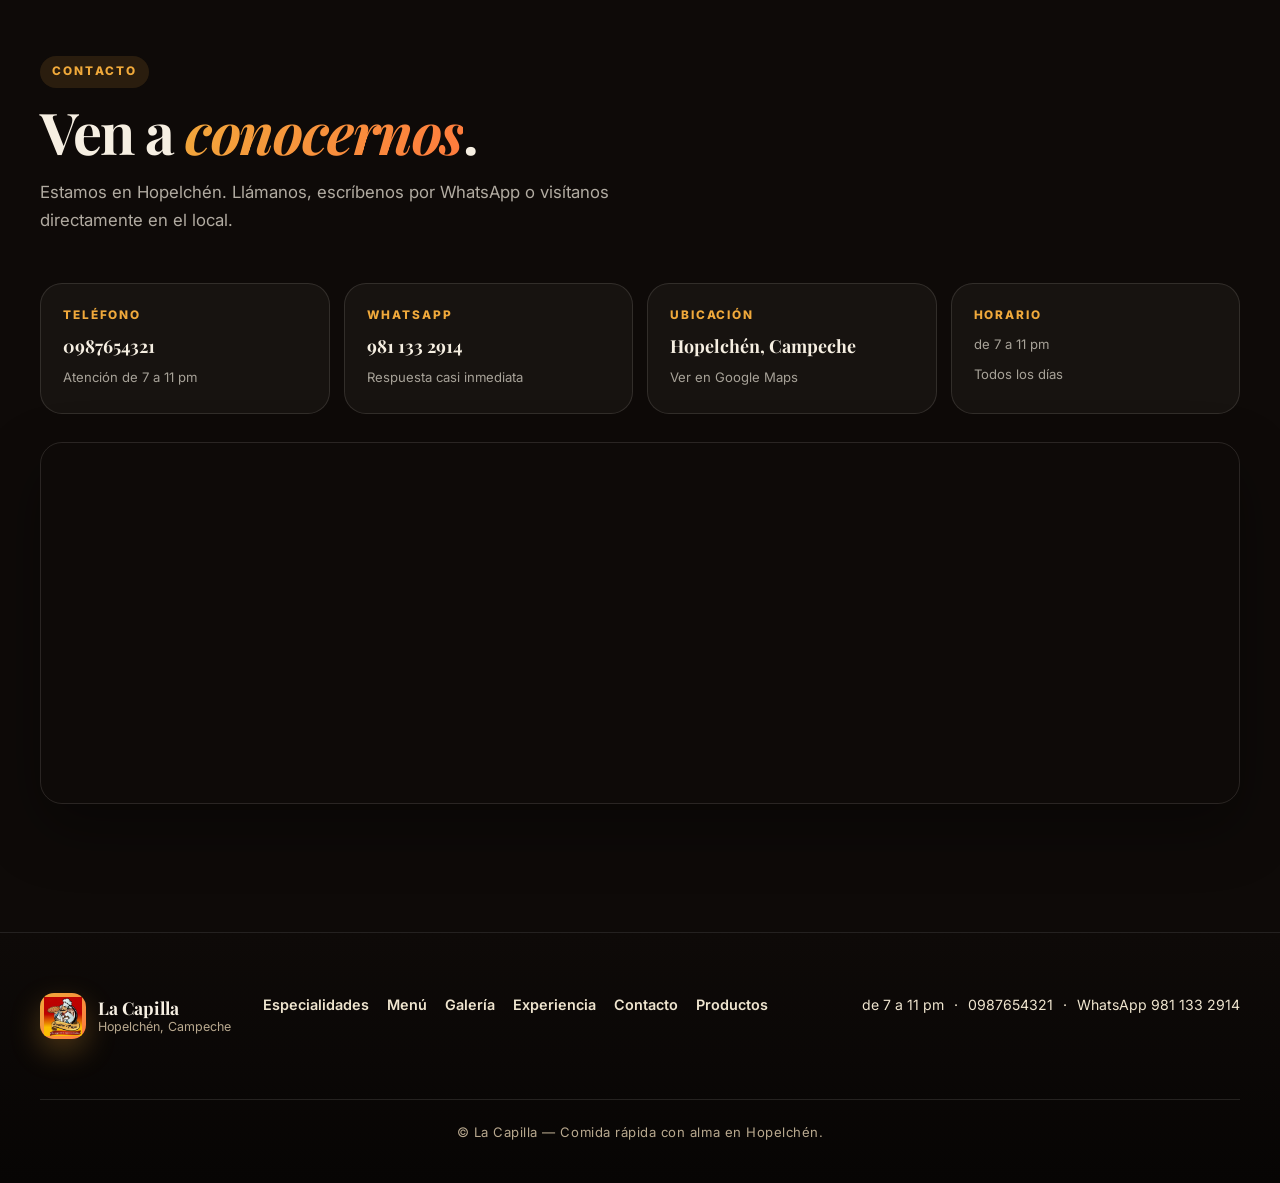
==== commit 280c3ab5: "Actualiza productos.html desde editor Excepcional Build" ====
--- a/productos.html
+++ b/productos.html
@@ -1,153 +1,326 @@
 <!doctype html>
-<html lang="es-MX">
-<head>
+<html lang="es"><head>
   <meta charset="utf-8">
-  <meta name="viewport" content="width=device-width,initial-scale=1">
-  <title>Una selección para elegir | la capilla</title>
-  <meta name="description" content="Una selección para elegir de la capilla">
+  <meta name="viewport" content="width=device-width, initial-scale=1">
+  <title>Productos · La Capilla · Hopelchén</title>
+  <meta name="description" content="Hamburguesas, papas fritas, boneless, bebidas y postres. Conoce el menú completo de La Capilla y pide por WhatsApp en Hopelchén.">
   <link rel="stylesheet" href="styles.css">
+  <link rel="preconnect" href="https://fonts.googleapis.com">
+  <link rel="preconnect" href="https://fonts.gstatic.com" crossorigin="">
+  <link href="https://fonts.googleapis.com/css2?family=Playfair+Display:ital,wght@0,500;0,700;0,900;1,500&amp;family=Inter:wght@400;500;700;800;900&amp;display=swap" rel="stylesheet">
 </head>
-<body class="secondary-page theme-catalogo">
-  <div class="site-shell">
-    <header class="section" id="inicio">
-      <div class="container">
-        <div class="topbar">
-          <a class="brand" href="index.html" aria-label="la capilla">
-            <span class="brand-mark brand-mark-image"><img src="https://rrmhpuwrdlksccefjgnj.supabase.co/storage/v1/object/public/itm-project-assets/fa2a0edb-afd2-4cea-aa49-1c2edebb0638/63fcdd89-92d5-4dcf-ba6b-335134f677f3/cb0ab900-5e8b-45c3-9661-323baa01a9e5-captura-de-pantalla-2026-06-22-145156.png" alt="Logo oficial" loading="eager"></span>
-            <span class="brand-copy">
-              <strong>la capilla</strong>
-              <span>restaurante en hopelchen</span>
+<body class="cap-site">
+
+  <!-- Topbar -->
+  <header class="cap-topbar">
+    <div class="cap-shell cap-topbar-inner">
+      <a class="cap-brand" href="index.html" aria-label="La Capilla">
+        <span class="cap-brand-mark"><img src="fotos/63fcdd89-92d5-4dcf-ba6b-335134f677f3/cb0ab900-5e8b-45c3-9661-323baa01a9e5-captura-de-pantalla-2026-06-22-145156-2.png" alt="Logo La Capilla" loading="eager"></span>
+        <span class="cap-brand-text">
+          <strong>La Capilla</strong>
+          <em>Hopelchén · desde 7 pm</em>
+        </span>
+      </a>
+      <nav class="cap-nav" aria-label="Navegación principal">
+        <a href="index.html#especialidades">Especialidades</a>
+        <a href="index.html#menu">Menú</a>
+        <a href="index.html#galeria">Galería</a>
+        <a href="index.html#experiencia">Experiencia</a>
+        <a href="index.html#contacto">Contacto</a>
+      </nav>
+      <a class="cap-cta" href="https://wa.me/5219811332914" target="_blank" rel="noopener noreferrer">
+        <svg viewBox="0 0 24 24" aria-hidden="true"><path fill="currentColor" d="M12.04 2c-5.46 0-9.91 4.45-9.91 9.91 0 1.75.46 3.45 1.32 4.95L2.05 22l5.25-1.38a9.86 9.86 0 0 0 4.74 1.21h.01c5.46 0 9.91-4.45 9.91-9.91A9.86 9.86 0 0 0 19.05 4.9 9.86 9.86 0 0 0 12.04 2Zm5.45 14.13c-.23.64-1.36 1.24-1.86 1.28-.47.05-.92.22-3.11-.65-2.62-1.02-4.27-3.74-4.4-3.92-.13-.18-1.05-1.4-1.05-2.67 0-1.27.66-1.89.9-2.15.23-.26.5-.32.67-.32.17 0 .34.01.48.01.16 0 .36-.06.57.43.23.55.79 1.93.86 2.07.07.14.12.31.02.5-.1.18-.14.3-.28.46-.14.16-.3.36-.42.48-.14.14-.29.29-.12.57.16.28.74 1.21 1.59 1.96 1.09.97 2.01 1.27 2.29 1.41.28.14.45.12.62-.07.16-.19.71-.83.9-1.12.18-.28.37-.24.62-.14.25.09 1.62.76 1.9.9.28.14.46.21.53.32.07.11.07.65-.16 1.28Z"></path></svg>
+        Pedir por WhatsApp
+      </a>
+    </div>
+  </header>
+
+  <main>
+
+    <!-- HERO PRODUCTOS -->
+    <section class="cap-hero">
+      <div class="cap-hero-bg" aria-hidden="true"></div>
+      <div class="cap-hero-glow" aria-hidden="true"></div>
+      <div class="cap-shell cap-hero-inner">
+        <div class="cap-hero-copy">
+          <span class="cap-tag"><span class="cap-dot"></span> Abierto ahora · 7 pm — 11 pm</span>
+          <h1>
+            <span class="cap-hero-line">El menú</span>
+            <span class="cap-hero-italic">completo</span>
+            <span class="cap-hero-line">de <em>La Capilla</em>.</span>
+          </h1>
+          <p>Hamburguesas al carbón, papas crujientes, boneless, refrescos bien fríos y un postre casero para cerrar la noche. Todo se prepara al momento — a domicilio o para comer aquí.</p>
+          <div class="cap-hero-actions">
+            <a class="cap-btn cap-btn--solid" href="#catalogo">Ver el catálogo</a>
+            <a class="cap-btn cap-btn--ghost" href="https://wa.me/5219811332914" target="_blank" rel="noopener noreferrer">
+              <svg viewBox="0 0 24 24" aria-hidden="true"><path fill="currentColor" d="M12.04 2c-5.46 0-9.91 4.45-9.91 9.91 0 1.75.46 3.45 1.32 4.95L2.05 22l5.25-1.38a9.86 9.86 0 0 0 4.74 1.21h.01c5.46 0 9.91-4.45 9.91-9.91A9.86 9.86 0 0 0 19.05 4.9 9.86 9.86 0 0 0 12.04 2Z"></path></svg>
+              Pedir por WhatsApp
+            </a>
+          </div>
+          <ul class="cap-hero-stats">
+            <li><strong>+30</strong><span>platillos servidos cada noche</span></li>
+            <li><strong>20 min</strong><span>promedio a domicilio</span></li>
+            <li><strong>5</strong><span>categorías en el menú</span></li>
+          </ul>
+        </div>
+        <figure class="cap-hero-figure">
+          <img src="fotos/63fcdd89-92d5-4dcf-ba6b-335134f677f3/6290bde3-7ff0-4237-94d5-f1f7c58c5d8e-captura-de-pantalla-2026-06-28-183947-2.png" alt="Hamburguesa insignia de La Capilla" loading="eager">
+          <figcaption class="cap-hero-badge">
+            <span>★ 4.9</span>
+            <small>Lo que repiten nuestros clientes</small>
+          </figcaption>
+        </figure>
+      </div>
+    </section>
+
+    <!-- CATÁLOGO / PRODUCTOS -->
+    <section id="catalogo" class="cap-section">
+      <div class="cap-shell">
+        <header class="cap-section-head cap-section-head--center">
+          <span class="cap-eyebrow">Catálogo</span>
+          <h2>Todo lo que <em>preparamos</em>.</h2>
+          <p>Cinco categorías, una sola promesa: ingredientes frescos, porciones honestas y la salsa de la casa en cada pedido.</p>
+        </header>
+
+        <div class="cap-prod-grid">
+          <article class="cap-prod-card">
+            <div class="cap-prod-img">
+              <img src="fotos/63fcdd89-92d5-4dcf-ba6b-335134f677f3/9dee17b9-5989-4c04-81a5-56a6d2270579-captura-de-pantalla-2026-06-28-183947-2.png" alt="Hamburguesas La Capilla" loading="lazy">
+            </div>
+            <div class="cap-prod-body">
+              <span class="cap-prod-num">01</span>
+              <h3>Hamburguesas</h3>
+              <p>Carne al carbón, queso derretido, vegetales frescos y nuestra salsa de la casa en pan suave. La estrella de la noche.</p>
+              <span class="cap-prod-meta">Individual · al momento</span>
+            </div>
+          </article>
+
+          <article class="cap-prod-card">
+            <div class="cap-prod-img">
+              <img src="fotos/63fcdd89-92d5-4dcf-ba6b-335134f677f3/778309f7-7098-4dc0-a43b-c36a8c86d15d-captura-de-pantalla-2026-06-28-184057-2.png" alt="Papas fritas crujientes" loading="lazy">
+            </div>
+            <div class="cap-prod-body">
+              <span class="cap-prod-num">02</span>
+              <h3>Papas fritas</h3>
+              <p>Cortadas al momento, doradas por fuera y esponjosas por dentro. Con sal de la casa y aderezos para elegir.</p>
+              <span class="cap-prod-meta">Porción · para compartir</span>
+            </div>
+          </article>
+
+          <article class="cap-prod-card">
+            <div class="cap-prod-img">
+              <img src="fotos/63fcdd89-92d5-4dcf-ba6b-335134f677f3/1df3a6cd-2780-4780-89b0-fd530cb4790c-captura-de-pantalla-2026-06-28-184213-2.png" alt="Bebidas y refrescos fríos" loading="lazy">
+            </div>
+            <div class="cap-prod-body">
+              <span class="cap-prod-num">03</span>
+              <h3>Bebidas</h3>
+              <p>Gaseosas, aguas y sabores que combinan perfecto con cada combo. Siempre al punto de hielo.</p>
+              <span class="cap-prod-meta">Refrescos · aguas</span>
+            </div>
+          </article>
+
+          <article class="cap-prod-card">
+            <div class="cap-prod-img">
+              <img src="fotos/63fcdd89-92d5-4dcf-ba6b-335134f677f3/06ec2f1f-6c64-4aa3-80eb-d113fb08dc9a-captura-de-pantalla-2026-06-28-184257-2.png" alt="Postre casero de La Capilla" loading="lazy">
+            </div>
+            <div class="cap-prod-body">
+              <span class="cap-prod-num">04</span>
+              <h3>Postres</h3>
+              <p>El cierre dulce para una noche redonda. Caseros, suaves y pensados para compartir o disfrutar a solas.</p>
+              <span class="cap-prod-meta">Casero · del día</span>
+            </div>
+          </article>
+
+          <article class="cap-prod-card">
+            <div class="cap-prod-img">
+              <img src="fotos/63fcdd89-92d5-4dcf-ba6b-335134f677f3/c3ec0e20-55ff-4a04-8fe9-72b50806a0b0-captura-de-pantalla-2026-06-28-203143-2.png" alt="Boneless crujientes" loading="lazy">
+            </div>
+            <div class="cap-prod-body">
+              <span class="cap-prod-num">05</span>
+              <h3>Boneless</h3>
+              <p>Trozos de pollo empanizados, dorados y crujientes, con salsas para dipping. Perfectos para compartir.</p>
+              <span class="cap-prod-meta">Para compartir · con salsas</span>
+            </div>
+          </article>
+
+          <article class="cap-prod-card">
+            <div class="cap-prod-img">
+              <img src="fotos/63fcdd89-92d5-4dcf-ba6b-335134f677f3/5e9e1de8-d0f1-43b6-b50a-aea3a4cb805f-captura-de-pantalla-2026-06-28-203301-2.png" alt="Combos para dos personas" loading="lazy">
+            </div>
+            <div class="cap-prod-body">
+              <span class="cap-prod-num">06</span>
+              <h3>Combos para dos</h3>
+              <p>Hamburguesa + papas + bebida para dos personas. La forma más fácil de pedir para compartir en casa.</p>
+              <span class="cap-prod-meta">Combo · 2 personas</span>
+            </div>
+          </article>
+        </div>
+
+        <div class="cap-menu-cta">
+          <a class="cap-btn cap-btn--solid" href="https://wa.me/5219811332914" target="_blank" rel="noopener noreferrer">
+            <svg viewBox="0 0 24 24" aria-hidden="true"><path fill="currentColor" d="M12.04 2c-5.46 0-9.91 4.45-9.91 9.91 0 1.75.46 3.45 1.32 4.95L2.05 22l5.25-1.38a9.86 9.86 0 0 0 4.74 1.21h.01c5.46 0 9.91-4.45 9.91-9.91A9.86 9.86 0 0 0 19.05 4.9 9.86 9.86 0 0 0 12.04 2Z"></path></svg>
+            Pedir por WhatsApp
+          </a>
+          <a class="cap-btn cap-btn--ghost" href="tel:0987654321">Llamar al local</a>
+        </div>
+      </div>
+    </section>
+
+    <!-- GALERÍA -->
+    <section id="galeria" class="cap-section cap-section--muted">
+      <div class="cap-shell">
+        <header class="cap-section-head cap-section-head--center">
+          <span class="cap-eyebrow">Galería</span>
+          <h2>Una probadita <em>visual</em>.</h2>
+          <p>Nuestro local, nuestros platillos y el ambiente que te espera cada noche.</p>
+        </header>
+        <div class="cap-gallery">
+          <figure class="cap-gallery-item cap-gallery-item--tall">
+            <img src="fotos/63fcdd89-92d5-4dcf-ba6b-335134f677f3/c3ec0e20-55ff-4a04-8fe9-72b50806a0b0-captura-de-pantalla-2026-06-28-203143-2.png" alt="Platillo insignia de La Capilla" loading="lazy">
+          </figure>
+          <figure class="cap-gallery-item">
+            <img src="fotos/63fcdd89-92d5-4dcf-ba6b-335134f677f3/429c3a91-69d6-4c55-be36-e30e1e36e39a-captura-de-pantalla-2026-06-28-184014-2.png" alt="Hamburguesa servida" loading="lazy">
+          </figure>
+          <figure class="cap-gallery-item">
+            <img src="fotos/63fcdd89-92d5-4dcf-ba6b-335134f677f3/778309f7-7098-4dc0-a43b-c36a8c86d15d-captura-de-pantalla-2026-06-28-184057-2.png" alt="Papas fritas" loading="lazy">
+          </figure>
+          <figure class="cap-gallery-item">
+            <img src="fotos/63fcdd89-92d5-4dcf-ba6b-335134f677f3/1df3a6cd-2780-4780-89b0-fd530cb4790c-captura-de-pantalla-2026-06-28-184213-2.png" alt="Bebidas frías" loading="lazy">
+          </figure>
+          <figure class="cap-gallery-item cap-gallery-item--wide">
+            <img src="fotos/63fcdd89-92d5-4dcf-ba6b-335134f677f3/6290bde3-7ff0-4237-94d5-f1f7c58c5d8e-captura-de-pantalla-2026-06-28-183947-2.png" alt="Ambiente del local" loading="lazy">
+          </figure>
+          <figure class="cap-gallery-item">
+            <img src="fotos/63fcdd89-92d5-4dcf-ba6b-335134f677f3/5e9e1de8-d0f1-43b6-b50a-aea3a4cb805f-captura-de-pantalla-2026-06-28-203301-2.png" alt="Detalle de platillo" loading="lazy">
+          </figure>
+          <figure class="cap-gallery-item">
+            <img src="fotos/63fcdd89-92d5-4dcf-ba6b-335134f677f3/0bd9fb63-5551-4b27-bd84-2e0cbcd0da3d-captura-de-pantalla-2026-06-28-204855-2.png" alt="Combo para dos" loading="lazy">
+          </figure>
+          <figure class="cap-gallery-item">
+            <img src="fotos/63fcdd89-92d5-4dcf-ba6b-335134f677f3/c3941c7c-3403-4f2d-882c-316e9b5ad3ee-captura-de-pantalla-2026-06-27-184415---copia-2.png" alt="Local por fuera" loading="lazy">
+          </figure>
+        </div>
+      </div>
+    </section>
+
+    <!-- INFO PRÁCTICA -->
+    <section class="cap-section">
+      <div class="cap-shell">
+        <header class="cap-section-head cap-section-head--center">
+          <span class="cap-eyebrow">Información práctica</span>
+          <h2>Todo lo que <em>necesitas saber</em>.</h2>
+        </header>
+        <div class="cap-info-grid">
+          <article class="cap-info-card">
+            <span class="cap-info-icon">
+              <svg viewBox="0 0 24 24"><path fill="currentColor" d="M12 2a10 10 0 1 0 10 10A10 10 0 0 0 12 2Zm0 18a8 8 0 1 1 8-8a8 8 0 0 1-8 8Zm.5-13H11v6l5 3l.8-1.3l-4.3-2.6Z"></path></svg>
             </span>
+            <strong>Horario</strong>
+            <span>de 7 a 11 pm</span>
+            <small>Atendemos de noche, todos los días.</small>
+          </article>
+          <article class="cap-info-card">
+            <span class="cap-info-icon">
+              <svg viewBox="0 0 24 24"><path fill="currentColor" d="M6.62 10.79a15.05 15.05 0 0 0 6.59 6.59l2.2-2.2a1 1 0 0 1 1.02-.24a11.36 11.36 0 0 0 3.58.57a1 1 0 0 1 1 1V20a1 1 0 0 1-1 1A17 17 0 0 1 3 4a1 1 0 0 1 1-1h3.5a1 1 0 0 1 1 1a11.36 11.36 0 0 0 .57 3.58a1 1 0 0 1-.24 1.02Z"></path></svg>
+            </span>
+            <strong>Teléfono</strong>
+            <a href="tel:0987654321">0987654321</a>
+            <small>Llamadas y mensajes en horario de atención.</small>
+          </article>
+          <article class="cap-info-card cap-info-card--highlight">
+            <span class="cap-info-icon">
+              <svg viewBox="0 0 24 24"><path fill="currentColor" d="M12.04 2c-5.46 0-9.91 4.45-9.91 9.91 0 1.75.46 3.45 1.32 4.95L2.05 22l5.25-1.38a9.86 9.86 0 0 0 4.74 1.21c5.46 0 9.91-4.45 9.91-9.91A9.86 9.86 0 0 0 19.05 4.9 9.86 9.86 0 0 0 12.04 2Z"></path></svg>
+            </span>
+            <strong>WhatsApp</strong>
+            <a href="https://wa.me/5219811332914" target="_blank" rel="noopener noreferrer">981 133 2914</a>
+            <small>La forma más rápida de pedir tu combo.</small>
+          </article>
+        </div>
+      </div>
+    </section>
+
+    <!-- CTA WHATSAPP -->
+    <section class="cap-cta">
+      <div class="cap-shell cap-cta-inner">
+        <div class="cap-cta-copy">
+          <span class="cap-eyebrow cap-eyebrow--light">Listos para servirte</span>
+          <h2>Tu próxima <em>noche rica</em> empieza aquí.</h2>
+          <p>Escríbenos por WhatsApp, llama al local o visítanos en Hopelchén. Te esperamos de 7 a 11 pm con todo listo.</p>
+        </div>
+        <div class="cap-cta-actions">
+          <a class="cap-btn cap-btn--white" href="https://wa.me/5219811332914" target="_blank" rel="noopener noreferrer">
+            <svg viewBox="0 0 24 24" aria-hidden="true"><path fill="currentColor" d="M12.04 2C6.58 2 2.13 6.45 2.13 11.91c0 1.75.46 3.45 1.32 4.95L2.05 22l5.25-1.38a9.86 9.86 0 0 0 4.74 1.21h.01c5.46 0 9.91-4.45 9.91-9.91S17.5 2 12.04 2Z"></path></svg>
+            Pedir por WhatsApp
           </a>
-          <div class="topbar-actions">
-            <a class="button-secondary" href="index.html">Inicio</a>
-            <a class="button" href="tel:0987654321">Contactar</a>
-          </div>
-        </div>
-      </div>
-    </header>
-
-    <main>
-      <section class="hero">
-        <div class="container">
-          <div class="surface section-surface">
-            <span class="kicker">Productos</span>
-            <h1>Una selección para elegir</h1>
-            <p>Explora los productos y usa el canal de contacto indicado para hacer tu pedido.</p>
-          </div>
-        </div>
-      </section>
-
-      <section class="section" id="contenido">
-        <div class="container">
-          <div class="surface section-surface">
-            <div class="feature-grid">
-        <article class="feature-card">
-          <strong>comida rapida hambirguesas</strong>
-          <p>Solicita detalles, disponibilidad y la información actualizada directamente al negocio.</p>
-        </article>
-  
-        <article class="feature-card">
-          <strong>papas fritas  ect  y bebidas sosdas  gaseosas</strong>
-          <p>Solicita detalles, disponibilidad y la información actualizada directamente al negocio.</p>
-        </article>
-  
-        <article class="feature-card">
-          <strong>comida rapida y bebidas</strong>
-          <p>Solicita detalles, disponibilidad y la información actualizada directamente al negocio.</p>
-        </article>
-  </div>
-            <div class="inline-links">
-              <a class="button" href="tel:0987654321">Contactar</a>
-              <a class="button-secondary" href="index.html">Volver al inicio</a>
-            </div>
-          </div>
-        </div>
-      </section>
-    
-      <section class="resource-section" id="recursos">
-        <div class="container">
-          <div class="resource-heading">
-            <span class="kicker">Recursos</span>
-            <h2>Conoce mejor el negocio</h2>
-            <p>Imágenes y videos seleccionados para acompañar la información principal.</p>
-          </div>
-          <div class="resource-gallery">
-    <figure class="resource-card">
-      <img src="https://rrmhpuwrdlksccefjgnj.supabase.co/storage/v1/object/public/itm-project-assets/fa2a0edb-afd2-4cea-aa49-1c2edebb0638/63fcdd89-92d5-4dcf-ba6b-335134f677f3/9dee17b9-5989-4c04-81a5-56a6d2270579-captura-de-pantalla-2026-06-28-183947.png" alt="Imagen del negocio" loading="lazy">
-      
-    </figure>
-  
-    <figure class="resource-card">
-      <img src="https://rrmhpuwrdlksccefjgnj.supabase.co/storage/v1/object/public/itm-project-assets/fa2a0edb-afd2-4cea-aa49-1c2edebb0638/63fcdd89-92d5-4dcf-ba6b-335134f677f3/429c3a91-69d6-4c55-be36-e30e1e36e39a-captura-de-pantalla-2026-06-28-184014.png" alt="Imagen del negocio" loading="lazy">
-      
-    </figure>
-  
-    <figure class="resource-card">
-      <img src="https://rrmhpuwrdlksccefjgnj.supabase.co/storage/v1/object/public/itm-project-assets/fa2a0edb-afd2-4cea-aa49-1c2edebb0638/63fcdd89-92d5-4dcf-ba6b-335134f677f3/778309f7-7098-4dc0-a43b-c36a8c86d15d-captura-de-pantalla-2026-06-28-184057.png" alt="Imagen del negocio" loading="lazy">
-      
-    </figure>
-  
-    <figure class="resource-card">
-      <img src="https://rrmhpuwrdlksccefjgnj.supabase.co/storage/v1/object/public/itm-project-assets/fa2a0edb-afd2-4cea-aa49-1c2edebb0638/63fcdd89-92d5-4dcf-ba6b-335134f677f3/1df3a6cd-2780-4780-89b0-fd530cb4790c-captura-de-pantalla-2026-06-28-184213.png" alt="Imagen del negocio" loading="lazy">
-      
-    </figure>
-  
-    <figure class="resource-card">
-      <img src="https://rrmhpuwrdlksccefjgnj.supabase.co/storage/v1/object/public/itm-project-assets/fa2a0edb-afd2-4cea-aa49-1c2edebb0638/63fcdd89-92d5-4dcf-ba6b-335134f677f3/06ec2f1f-6c64-4aa3-80eb-d113fb08dc9a-captura-de-pantalla-2026-06-28-184257.png" alt="Imagen del negocio" loading="lazy">
-      
-    </figure>
-  
-    <figure class="resource-card">
-      <img src="https://rrmhpuwrdlksccefjgnj.supabase.co/storage/v1/object/public/itm-project-assets/fa2a0edb-afd2-4cea-aa49-1c2edebb0638/63fcdd89-92d5-4dcf-ba6b-335134f677f3/c3ec0e20-55ff-4a04-8fe9-72b50806a0b0-captura-de-pantalla-2026-06-28-203143.png" alt="Imagen del negocio" loading="lazy">
-      
-    </figure>
-  
-    <figure class="resource-card">
-      <img src="https://rrmhpuwrdlksccefjgnj.supabase.co/storage/v1/object/public/itm-project-assets/fa2a0edb-afd2-4cea-aa49-1c2edebb0638/63fcdd89-92d5-4dcf-ba6b-335134f677f3/6290bde3-7ff0-4237-94d5-f1f7c58c5d8e-captura-de-pantalla-2026-06-28-183947.png" alt="Imagen del negocio" loading="lazy">
-      
-    </figure>
-  
-    <figure class="resource-card">
-      <img src="https://rrmhpuwrdlksccefjgnj.supabase.co/storage/v1/object/public/itm-project-assets/fa2a0edb-afd2-4cea-aa49-1c2edebb0638/63fcdd89-92d5-4dcf-ba6b-335134f677f3/5e9e1de8-d0f1-43b6-b50a-aea3a4cb805f-captura-de-pantalla-2026-06-28-203301.png" alt="Imagen del negocio" loading="lazy">
-      
-    </figure>
-  
-    <figure class="resource-card">
-      <img src="https://rrmhpuwrdlksccefjgnj.supabase.co/storage/v1/object/public/itm-project-assets/fa2a0edb-afd2-4cea-aa49-1c2edebb0638/63fcdd89-92d5-4dcf-ba6b-335134f677f3/0bd9fb63-5551-4b27-bd84-2e0cbcd0da3d-captura-de-pantalla-2026-06-28-204855.png" alt="Imagen del negocio" loading="lazy">
-      
-    </figure>
-  
-    <figure class="resource-card">
-      <img src="https://rrmhpuwrdlksccefjgnj.supabase.co/storage/v1/object/public/itm-project-assets/fa2a0edb-afd2-4cea-aa49-1c2edebb0638/63fcdd89-92d5-4dcf-ba6b-335134f677f3/c3941c7c-3403-4f2d-882c-316e9b5ad3ee-captura-de-pantalla-2026-06-27-184415---copia.png" alt="Imagen del negocio" loading="lazy">
-      
-    </figure>
-  
-    <figure class="resource-card">
-      <img src="https://rrmhpuwrdlksccefjgnj.supabase.co/storage/v1/object/public/itm-project-assets/fa2a0edb-afd2-4cea-aa49-1c2edebb0638/63fcdd89-92d5-4dcf-ba6b-335134f677f3/c8442d64-a362-4469-a5e8-0c5792de0d52-captura-de-pantalla-2026-06-28-205228---copia.png" alt="Imagen del negocio" loading="lazy">
-      
-    </figure>
-  
-    <figure class="resource-card">
-      <img src="https://rrmhpuwrdlksccefjgnj.supabase.co/storage/v1/object/public/itm-project-assets/fa2a0edb-afd2-4cea-aa49-1c2edebb0638/63fcdd89-92d5-4dcf-ba6b-335134f677f3/1726b67e-2aaf-4375-a48b-482d1fedd1c0-captura-de-pantalla-2026-07-04-134039.png" alt="Imagen del negocio" loading="lazy">
-      
-    </figure>
-  
-    <figure class="resource-card">
-      <img src="https://rrmhpuwrdlksccefjgnj.supabase.co/storage/v1/object/public/itm-project-assets/fa2a0edb-afd2-4cea-aa49-1c2edebb0638/63fcdd89-92d5-4dcf-ba6b-335134f677f3/2d284801-5a4d-4d7b-a82c-cc4814d408b8-captura-de-pantalla-2026-07-04-134242.png" alt="Imagen del negocio" loading="lazy">
-      
-    </figure>
-  </div>
-          
-        </div>
-      </section>
-    </main>
-
-    <footer class="site-footer">
-      <div class="container">
-        <div class="surface footer-surface"><strong>la capilla</strong></div>
-      </div>
-    </footer>
-  </div>
-</body>
-</html>+          <a class="cap-btn cap-btn--outline" href="tel:0987654321">Llamar al local</a>
+        </div>
+      </div>
+    </section>
+
+    <!-- CONTACTO -->
+    <section id="contacto" class="cap-section">
+      <div class="cap-shell">
+        <header class="cap-section-head">
+          <span class="cap-eyebrow">Contacto</span>
+          <h2>Ven a <em>conocernos</em>.</h2>
+          <p>Estamos en Hopelchén. Llámanos, escríbenos por WhatsApp o visítanos directamente en el local.</p>
+        </header>
+        <div class="cap-contact-grid">
+          <article class="cap-contact-card">
+            <strong>Teléfono</strong>
+            <a href="tel:0987654321">0987654321</a>
+            <span>Atención de 7 a 11 pm</span>
+          </article>
+          <article class="cap-contact-card">
+            <strong>WhatsApp</strong>
+            <a href="https://wa.me/5219811332914" target="_blank" rel="noopener noreferrer">981 133 2914</a>
+            <span>Respuesta casi inmediata</span>
+          </article>
+          <article class="cap-contact-card">
+            <strong>Ubicación</strong>
+            <a href="https://www.google.com/maps/embed?pb=!1m14!1m8!1m3!1d3767.0904662573457!2d-89.3124938!3d19.2348887!3m2!1i1024!2i768!4f13.1!3m3!1m2!1s0x8f59c978a844ea81%3A0x84fe829ff02fd803!2sTALLER%20DE%20BORDADO!5e0!3m2!1ses-419!2smx!4v1788230896243" target="_blank" rel="noopener noreferrer">Hopelchén, Campeche</a>
+            <span>Ver en Google Maps</span>
+          </article>
+          <article class="cap-contact-card">
+            <strong>Horario</strong>
+            <span>de 7 a 11 pm</span>
+            <span>Todos los días</span>
+          </article>
+        </div>
+        <div class="cap-map">
+          <iframe title="Ubicación de La Capilla en Hopelchén" src="https://www.google.com/maps/embed?pb=!1m14!1m8!1m3!1d3767.0904662573457!2d-89.3124938!3d19.2348887!3m2!1i1024!2i768!4f13.1!3m3!1m2!1s0x8f59c978a844ea81%3A0x84fe829ff02fd803!2sTALLER%20DE%20BORDADO!5e0!3m2!1ses-419!2smx!4v1788230896243" allowfullscreen="" loading="lazy" referrerpolicy="strict-origin-when-cross-origin"></iframe>
+        </div>
+      </div>
+    </section>
+  </main>
+
+  <!-- FOOTER -->
+  <footer class="cap-footer">
+    <div class="cap-shell cap-footer-inner">
+      <div class="cap-footer-brand">
+        <span class="cap-brand-mark"><img src="fotos/63fcdd89-92d5-4dcf-ba6b-335134f677f3/cb0ab900-5e8b-45c3-9661-323baa01a9e5-captura-de-pantalla-2026-06-22-145156-2.png" alt="Logo La Capilla" loading="lazy"></span>
+        <div>
+          <strong>La Capilla</strong>
+          <em>Hopelchén, Campeche</em>
+        </div>
+      </div>
+      <nav class="cap-footer-nav" aria-label="Pie de página">
+        <a href="index.html#especialidades">Especialidades</a>
+        <a href="index.html#menu">Menú</a>
+        <a href="index.html#galeria">Galería</a>
+        <a href="index.html#experiencia">Experiencia</a>
+        <a href="index.html#contacto">Contacto</a>
+        <a href="productos.html">Productos</a>
+      </nav>
+      <div class="cap-footer-meta">
+        <span>de 7 a 11 pm</span>
+        <span>·</span>
+        <a href="tel:0987654321">0987654321</a>
+        <span>·</span>
+        <a href="https://wa.me/5219811332914" target="_blank" rel="noopener noreferrer">WhatsApp 981 133 2914</a>
+      </div>
+      <small class="cap-footer-copy">© La Capilla — Comida rápida con alma en Hopelchén.</small>
+    </div>
+  </footer>
+
+</body></html>
--- a/styles.css
+++ b/styles.css
@@ -1,3 +1,912 @@
+/* ============================================================
+   LA CAPILLA · REDISEÑO INICIO
+   Nota: las clases heredadas (ai-*, .container, .topbar,
+   .hero, .feature-*, etc.) se conservan intactas porque las
+   usa la página productos.html.
+   ============================================================ */
+
+/* ---------- RESET LIGERO Y VARIABLES ---------- */
+*, *::before, *::after { box-sizing: border-box; }
+html { scroll-behavior: smooth; }
+body { margin: 0; }
+img { max-width: 100%; display: block; }
+a { color: inherit; text-decoration: none; }
+button { font: inherit; }
+
+:root {
+  --cap-bg: #0e0a08;
+  --cap-bg-2: #15100c;
+  --cap-cream: #f6efe2;
+  --cap-cream-2: #efe5cf;
+  --cap-ink: #16110c;
+  --cap-ink-soft: #2a221b;
+  --cap-muted: #b9a98f;
+  --cap-line: rgba(246, 239, 226, 0.12);
+  --cap-line-strong: rgba(246, 239, 226, 0.22);
+  --cap-accent: #f0a93b;
+  --cap-accent-2: #ff7a3d;
+  --cap-accent-3: #e94f37;
+  --cap-green: #6ad39d;
+  --cap-radius: 22px;
+  --cap-radius-lg: 32px;
+  --cap-shell: 1200px;
+  --cap-font: 'Inter', system-ui, -apple-system, BlinkMacSystemFont, 'Segoe UI', sans-serif;
+  --cap-serif: 'Playfair Display', Georgia, 'Times New Roman', serif;
+}
+
+/* ---------- BODY ---------- */
+.cap-site {
+  background: var(--cap-bg);
+  color: var(--cap-cream);
+  font-family: var(--cap-font);
+  font-size: 16px;
+  line-height: 1.65;
+  -webkit-font-smoothing: antialiased;
+  text-rendering: optimizeLegibility;
+  overflow-x: hidden;
+  position: relative;
+}
+.cap-site::before {
+  content: "";
+  position: fixed;
+  inset: 0;
+  pointer-events: none;
+  background:
+    radial-gradient(900px 600px at 80% -10%, rgba(240, 169, 59, 0.18), transparent 55%),
+    radial-gradient(700px 500px at -10% 30%, rgba(255, 122, 61, 0.10), transparent 55%);
+  z-index: 0;
+}
+.cap-shell {
+  width: min(var(--cap-shell), calc(100% - 40px));
+  margin: 0 auto;
+  position: relative;
+  z-index: 1;
+}
+
+/* ---------- TOPBAR ---------- */
+.cap-topbar {
+  position: sticky;
+  top: 0;
+  z-index: 50;
+  backdrop-filter: blur(14px);
+  -webkit-backdrop-filter: blur(14px);
+  background: rgba(14, 10, 8, 0.72);
+  border-bottom: 1px solid var(--cap-line);
+}
+.cap-topbar-inner {
+  display: flex;
+  align-items: center;
+  justify-content: space-between;
+  gap: 20px;
+  padding: 16px 0;
+}
+.cap-brand {
+  display: inline-flex;
+  align-items: center;
+  gap: 12px;
+}
+.cap-brand-mark {
+  width: 46px;
+  height: 46px;
+  border-radius: 14px;
+  background: linear-gradient(135deg, var(--cap-accent), var(--cap-accent-2));
+  display: grid;
+  place-items: center;
+  overflow: hidden;
+  box-shadow: 0 12px 30px rgba(240, 169, 59, 0.28);
+}
+.cap-brand-mark img { width: 100%; height: 100%; object-fit: cover; padding: 4px; }
+.cap-brand-text { display: grid; gap: 0; line-height: 1.15; }
+.cap-brand-text strong {
+  font-family: var(--cap-serif);
+  font-weight: 700;
+  font-size: 1.18rem;
+  letter-spacing: -0.01em;
+  color: var(--cap-cream);
+}
+.cap-brand-text em {
+  font-style: normal;
+  font-size: 0.74rem;
+  color: var(--cap-muted);
+  letter-spacing: 0.04em;
+  text-transform: uppercase;
+}
+.cap-nav { display: flex; gap: 4px; flex-wrap: wrap; }
+.cap-nav a {
+  padding: 8px 14px;
+  border-radius: 999px;
+  font-size: 0.88rem;
+  font-weight: 600;
+  color: var(--cap-cream-2);
+  transition: background 0.18s ease, color 0.18s ease;
+}
+.cap-nav a:hover { background: rgba(246, 239, 226, 0.08); color: var(--cap-cream); }
+
+.cap-cta {
+  display: inline-flex;
+  align-items: center;
+  gap: 8px;
+  padding: 10px 18px;
+  border-radius: 999px;
+  background: linear-gradient(135deg, var(--cap-accent-2), var(--cap-accent-3));
+  color: #fff;
+  font-weight: 800;
+  font-size: 0.88rem;
+  box-shadow: 0 14px 32px rgba(255, 122, 61, 0.32);
+  transition: transform 0.18s ease, box-shadow 0.18s ease;
+}
+.cap-cta svg { width: 18px; height: 18px; }
+.cap-cta:hover { transform: translateY(-2px); box-shadow: 0 18px 40px rgba(255, 122, 61, 0.42); }
+
+/* ---------- HERO ---------- */
+.cap-hero {
+  position: relative;
+  padding: 64px 0 0;
+  overflow: hidden;
+}
+.cap-hero-bg {
+  position: absolute;
+  inset: 0;
+  background:
+    radial-gradient(circle at 70% 30%, rgba(255, 122, 61, 0.18), transparent 50%),
+    linear-gradient(180deg, #1a120c 0%, #0e0a08 100%);
+  z-index: 0;
+}
+.cap-hero-bg::after {
+  content: "";
+  position: absolute;
+  inset: 0;
+  background-image:
+    radial-gradient(circle at 1px 1px, rgba(246, 239, 226, 0.05) 1px, transparent 0);
+  background-size: 26px 26px;
+  opacity: 0.4;
+}
+.cap-hero-glow {
+  position: absolute;
+  width: 480px;
+  height: 480px;
+  border-radius: 50%;
+  background: radial-gradient(circle, rgba(240, 169, 59, 0.32), transparent 60%);
+  filter: blur(40px);
+  top: -120px;
+  right: -120px;
+  z-index: 0;
+  pointer-events: none;
+}
+.cap-hero-inner {
+  display: grid;
+  grid-template-columns: minmax(0, 1.05fr) minmax(320px, 0.95fr);
+  gap: clamp(28px, 5vw, 64px);
+  align-items: center;
+  padding: 40px 0 70px;
+}
+.cap-hero-copy { position: relative; }
+.cap-tag {
+  display: inline-flex;
+  align-items: center;
+  gap: 8px;
+  padding: 8px 14px;
+  border-radius: 999px;
+  background: rgba(246, 239, 226, 0.08);
+  border: 1px solid var(--cap-line-strong);
+  font-size: 0.78rem;
+  font-weight: 700;
+  letter-spacing: 0.04em;
+  color: var(--cap-cream-2);
+}
+.cap-dot {
+  width: 8px;
+  height: 8px;
+  border-radius: 50%;
+  background: var(--cap-green);
+  box-shadow: 0 0 0 4px rgba(106, 211, 157, 0.2);
+  animation: capPulse 2.2s ease-in-out infinite;
+}
+@keyframes capPulse {
+  0%, 100% { box-shadow: 0 0 0 4px rgba(106, 211, 157, 0.2); }
+  50% { box-shadow: 0 0 0 8px rgba(106, 211, 157, 0.06); }
+}
+
+.cap-hero h1 {
+  margin: 22px 0 18px;
+  font-family: var(--cap-serif);
+  font-weight: 700;
+  font-size: clamp(2.6rem, 6.4vw, 5.4rem);
+  line-height: 0.98;
+  letter-spacing: -0.025em;
+  color: var(--cap-cream);
+}
+.cap-hero-line { display: block; }
+.cap-hero-italic {
+  display: block;
+  font-style: italic;
+  font-weight: 500;
+  background: linear-gradient(120deg, var(--cap-accent), var(--cap-accent-2));
+  -webkit-background-clip: text;
+  background-clip: text;
+  color: transparent;
+}
+.cap-hero h1 em {
+  font-style: italic;
+  font-weight: 700;
+  color: var(--cap-accent);
+}
+.cap-hero-copy > p {
+  margin: 0 0 8px;
+  max-width: 56ch;
+  color: rgba(246, 239, 226, 0.78);
+  font-size: 1.05rem;
+}
+.cap-hero-actions { display: flex; flex-wrap: wrap; gap: 12px; margin-top: 28px; }
+
+.cap-btn {
+  display: inline-flex;
+  align-items: center;
+  justify-content: center;
+  gap: 8px;
+  min-height: 52px;
+  padding: 14px 22px;
+  border-radius: 999px;
+  font-weight: 800;
+  font-size: 0.95rem;
+  border: 1px solid transparent;
+  transition: transform 0.18s ease, box-shadow 0.18s ease, background 0.18s ease, border-color 0.18s ease;
+  cursor: pointer;
+}
+.cap-btn svg { width: 18px; height: 18px; }
+.cap-btn--solid {
+  background: linear-gradient(135deg, var(--cap-accent), var(--cap-accent-2));
+  color: #1a1108;
+  box-shadow: 0 16px 36px rgba(240, 169, 59, 0.28);
+}
+.cap-btn--solid:hover { transform: translateY(-2px); box-shadow: 0 20px 44px rgba(240, 169, 59, 0.4); }
+.cap-btn--ghost {
+  background: rgba(246, 239, 226, 0.06);
+  color: var(--cap-cream);
+  border-color: var(--cap-line-strong);
+}
+.cap-btn--ghost:hover { background: rgba(246, 239, 226, 0.12); }
+.cap-btn--white {
+  background: #fff;
+  color: var(--cap-ink);
+  box-shadow: 0 16px 36px rgba(0, 0, 0, 0.18);
+}
+.cap-btn--white:hover { transform: translateY(-2px); }
+.cap-btn--outline {
+  background: transparent;
+  color: #fff;
+  border-color: rgba(255, 255, 255, 0.4);
+}
+.cap-btn--outline:hover { background: rgba(255, 255, 255, 0.08); }
+
+.cap-hero-stats {
+  display: grid;
+  grid-template-columns: repeat(3, minmax(0, 1fr));
+  gap: 18px;
+  margin: 44px 0 0;
+  padding: 22px 0 0;
+  border-top: 1px solid var(--cap-line);
+  list-style: none;
+}
+.cap-hero-stats li { display: grid; gap: 4px; }
+.cap-hero-stats strong {
+  font-family: var(--cap-serif);
+  font-weight: 700;
+  font-size: 1.7rem;
+  color: var(--cap-cream);
+  letter-spacing: -0.02em;
+}
+.cap-hero-stats span {
+  font-size: 0.8rem;
+  color: var(--cap-muted);
+  line-height: 1.35;
+}
+
+/* HERO figure */
+.cap-hero-figure {
+  position: relative;
+  margin: 0;
+  border-radius: var(--cap-radius-lg);
+  overflow: hidden;
+  isolation: isolate;
+  box-shadow:
+    0 40px 80px rgba(0, 0, 0, 0.55),
+    0 0 0 1px rgba(246, 239, 226, 0.08);
+  transform: rotate(-1.2deg);
+}
+.cap-hero-figure::before {
+  content: "";
+  position: absolute;
+  inset: -20%;
+  background:
+    conic-gradient(from 180deg at 50% 50%, rgba(240, 169, 59, 0.5), transparent 30%, rgba(255, 122, 61, 0.5) 70%, transparent);
+  filter: blur(40px);
+  z-index: -1;
+  opacity: 0.7;
+}
+.cap-hero-figure img {
+  width: 100%;
+  height: 520px;
+  object-fit: cover;
+  border-radius: var(--cap-radius-lg);
+}
+.cap-hero-badge {
+  position: absolute;
+  bottom: 18px;
+  left: 18px;
+  background: rgba(14, 10, 8, 0.78);
+  backdrop-filter: blur(10px);
+  border: 1px solid var(--cap-line-strong);
+  padding: 12px 16px;
+  border-radius: 16px;
+  display: grid;
+  gap: 2px;
+}
+.cap-hero-badge span {
+  font-family: var(--cap-serif);
+  font-size: 1.3rem;
+  font-weight: 700;
+  color: var(--cap-accent);
+}
+.cap-hero-badge small {
+  font-size: 0.72rem;
+  color: var(--cap-cream-2);
+  letter-spacing: 0.04em;
+}
+
+/* MARQUEE */
+.cap-marquee {
+  border-block: 1px solid var(--cap-line);
+  padding: 18px 0;
+  overflow: hidden;
+  background: rgba(246, 239, 226, 0.03);
+}
+.cap-marquee-track {
+  display: inline-flex;
+  gap: 30px;
+  white-space: nowrap;
+  animation: capMarquee 28s linear infinite;
+  font-family: var(--cap-serif);
+  font-size: 1.4rem;
+  font-style: italic;
+  color: var(--cap-cream);
+}
+.cap-marquee-track span:nth-child(even) { color: var(--cap-accent); }
+@keyframes capMarquee {
+  from { transform: translateX(0); }
+  to { transform: translateX(-50%); }
+}
+
+/* ---------- SECCIONES BASE ---------- */
+.cap-section {
+  padding: clamp(70px, 10vw, 130px) 0;
+  position: relative;
+}
+.cap-section--muted {
+  background: linear-gradient(180deg, var(--cap-bg) 0%, var(--cap-bg-2) 100%);
+  border-block: 1px solid var(--cap-line);
+}
+.cap-section--dark {
+  background:
+    radial-gradient(circle at 80% 20%, rgba(255, 122, 61, 0.18), transparent 50%),
+    linear-gradient(135deg, #1a120c, #0a0807);
+  color: var(--cap-cream);
+}
+.cap-section-head { max-width: 760px; margin-bottom: 48px; }
+.cap-section-head--center { margin-inline: auto; text-align: center; }
+.cap-eyebrow {
+  display: inline-block;
+  margin-bottom: 14px;
+  padding: 6px 12px;
+  border-radius: 999px;
+  background: rgba(240, 169, 59, 0.12);
+  color: var(--cap-accent);
+  font-size: 0.74rem;
+  font-weight: 800;
+  letter-spacing: 0.18em;
+  text-transform: uppercase;
+}
+.cap-eyebrow--light { background: rgba(246, 239, 226, 0.08); color: var(--cap-cream-2); }
+.cap-section-head h2 {
+  margin: 0;
+  font-family: var(--cap-serif);
+  font-weight: 700;
+  font-size: clamp(2rem, 4.6vw, 3.6rem);
+  line-height: 1.04;
+  letter-spacing: -0.025em;
+  color: var(--cap-cream);
+}
+.cap-section-head h2 em {
+  font-style: italic;
+  background: linear-gradient(120deg, var(--cap-accent), var(--cap-accent-2));
+  -webkit-background-clip: text;
+  background-clip: text;
+  color: transparent;
+}
+.cap-section-head p {
+  margin: 18px 0 0;
+  color: rgba(246, 239, 226, 0.7);
+  font-size: 1.05rem;
+  max-width: 60ch;
+}
+.cap-section-head--center p { margin-inline: auto; }
+
+/* ---------- ESPECIALIDADES ---------- */
+.cap-specials-grid {
+  display: grid;
+  grid-template-columns: repeat(4, minmax(0, 1fr));
+  gap: 18px;
+}
+.cap-special {
+  background: linear-gradient(180deg, rgba(246, 239, 226, 0.05), rgba(246, 239, 226, 0.01));
+  border: 1px solid var(--cap-line);
+  border-radius: var(--cap-radius);
+  overflow: hidden;
+  display: grid;
+  grid-template-rows: auto 1fr;
+  transition: transform 0.25s ease, border-color 0.25s ease, box-shadow 0.25s ease;
+}
+.cap-special:hover {
+  transform: translateY(-6px);
+  border-color: rgba(240, 169, 59, 0.4);
+  box-shadow: 0 30px 60px rgba(0, 0, 0, 0.4);
+}
+.cap-special-img {
+  aspect-ratio: 4 / 3;
+  overflow: hidden;
+  position: relative;
+}
+.cap-special-img img {
+  width: 100%;
+  height: 100%;
+  object-fit: cover;
+  transition: transform 0.5s ease;
+}
+.cap-special:hover .cap-special-img img { transform: scale(1.06); }
+.cap-special-body { padding: 22px 22px 24px; display: grid; gap: 8px; }
+.cap-special-tag {
+  font-size: 0.72rem;
+  font-weight: 800;
+  letter-spacing: 0.14em;
+  text-transform: uppercase;
+  color: var(--cap-accent);
+}
+.cap-special h3 {
+  margin: 0;
+  font-family: var(--cap-serif);
+  font-weight: 700;
+  font-size: 1.32rem;
+  letter-spacing: -0.01em;
+  color: var(--cap-cream);
+}
+.cap-special p {
+  margin: 0;
+  font-size: 0.94rem;
+  color: rgba(246, 239, 226, 0.7);
+}
+.cap-special a {
+  margin-top: 6px;
+  font-size: 0.82rem;
+  font-weight: 800;
+  letter-spacing: 0.06em;
+  color: var(--cap-accent);
+}
+.cap-special a:hover { color: var(--cap-cream); }
+
+/* ---------- MENÚ ---------- */
+.cap-menu-grid {
+  display: grid;
+  grid-template-columns: repeat(4, minmax(0, 1fr));
+  gap: 18px;
+}
+.cap-menu-card {
+  position: relative;
+  padding: 28px 24px 26px;
+  border-radius: var(--cap-radius);
+  background:
+    radial-gradient(circle at 100% 0%, rgba(240, 169, 59, 0.12), transparent 60%),
+    rgba(246, 239, 226, 0.04);
+  border: 1px solid var(--cap-line);
+  transition: transform 0.25s ease, border-color 0.25s ease;
+}
+.cap-menu-card:hover {
+  transform: translateY(-4px);
+  border-color: rgba(240, 169, 59, 0.4);
+}
+.cap-menu-num {
+  position: absolute;
+  top: 18px;
+  right: 22px;
+  font-family: var(--cap-serif);
+  font-style: italic;
+  font-size: 1.6rem;
+  color: var(--cap-accent);
+  opacity: 0.6;
+}
+.cap-menu-card h3 {
+  margin: 0 0 8px;
+  font-family: var(--cap-serif);
+  font-size: 1.4rem;
+  font-weight: 700;
+  letter-spacing: -0.01em;
+  color: var(--cap-cream);
+}
+.cap-menu-card p {
+  margin: 0 0 16px;
+  font-size: 0.92rem;
+  color: rgba(246, 239, 226, 0.7);
+}
+.cap-menu-meta {
+  display: inline-block;
+  padding: 5px 10px;
+  border-radius: 999px;
+  background: rgba(246, 239, 226, 0.08);
+  border: 1px solid var(--cap-line);
+  font-size: 0.74rem;
+  font-weight: 700;
+  letter-spacing: 0.06em;
+  color: var(--cap-cream-2);
+  text-transform: uppercase;
+}
+.cap-menu-cta {
+  display: flex;
+  justify-content: center;
+  flex-wrap: wrap;
+  gap: 12px;
+  margin-top: 42px;
+}
+
+/* ---------- GALERÍA ---------- */
+.cap-gallery {
+  display: grid;
+  grid-template-columns: repeat(4, minmax(0, 1fr));
+  grid-auto-rows: 200px;
+  gap: 14px;
+}
+.cap-gallery-item {
+  position: relative;
+  margin: 0;
+  border-radius: 18px;
+  overflow: hidden;
+  border: 1px solid var(--cap-line);
+  background: var(--cap-bg-2);
+}
+.cap-gallery-item img {
+  width: 100%;
+  height: 100%;
+  object-fit: cover;
+  transition: transform 0.6s ease;
+}
+.cap-gallery-item:hover img { transform: scale(1.06); }
+.cap-gallery-item::after {
+  content: "";
+  position: absolute;
+  inset: 0;
+  background: linear-gradient(180deg, transparent 60%, rgba(14, 10, 8, 0.6));
+  pointer-events: none;
+}
+.cap-gallery-item--tall { grid-column: span 2; grid-row: span 2; }
+.cap-gallery-item--wide { grid-column: span 2; }
+
+/* ---------- STEPS (Experiencia) ---------- */
+.cap-steps {
+  list-style: none;
+  margin: 0;
+  padding: 0;
+  display: grid;
+  grid-template-columns: repeat(4, minmax(0, 1fr));
+  gap: 18px;
+  counter-reset: capstep;
+}
+.cap-steps li {
+  position: relative;
+  padding: 28px 24px 26px;
+  border-radius: var(--cap-radius);
+  background: rgba(246, 239, 226, 0.04);
+  border: 1px solid var(--cap-line);
+  transition: transform 0.25s ease, border-color 0.25s ease, background 0.25s ease;
+}
+.cap-steps li:hover {
+  transform: translateY(-4px);
+  border-color: rgba(240, 169, 59, 0.45);
+  background: rgba(240, 169, 59, 0.08);
+}
+.cap-step-num {
+  display: block;
+  font-family: var(--cap-serif);
+  font-style: italic;
+  font-size: 2.2rem;
+  font-weight: 700;
+  color: var(--cap-accent);
+  margin-bottom: 12px;
+  letter-spacing: -0.02em;
+}
+.cap-steps h3 {
+  margin: 0 0 8px;
+  font-family: var(--cap-serif);
+  font-size: 1.22rem;
+  font-weight: 700;
+  letter-spacing: -0.01em;
+  color: var(--cap-cream);
+}
+.cap-steps p {
+  margin: 0;
+  font-size: 0.92rem;
+  color: rgba(246, 239, 226, 0.72);
+}
+
+/* ---------- INFO / DATOS ---------- */
+.cap-info-grid {
+  display: grid;
+  grid-template-columns: repeat(3, minmax(0, 1fr));
+  gap: 18px;
+}
+.cap-info-card {
+  position: relative;
+  padding: 30px 26px 28px;
+  border-radius: var(--cap-radius);
+  background: rgba(246, 239, 226, 0.04);
+  border: 1px solid var(--cap-line);
+  display: grid;
+  gap: 6px;
+}
+.cap-info-card--highlight {
+  background:
+    radial-gradient(circle at 100% 0%, rgba(106, 211, 157, 0.18), transparent 60%),
+    rgba(106, 211, 157, 0.08);
+  border-color: rgba(106, 211, 157, 0.3);
+}
+.cap-info-icon {
+  display: grid;
+  place-items: center;
+  width: 48px;
+  height: 48px;
+  border-radius: 14px;
+  background: linear-gradient(135deg, var(--cap-accent), var(--cap-accent-2));
+  color: var(--cap-ink);
+  margin-bottom: 12px;
+}
+.cap-info-card--highlight .cap-info-icon {
+  background: linear-gradient(135deg, var(--cap-green), #2faa6e);
+  color: #052417;
+}
+.cap-info-icon svg { width: 22px; height: 22px; }
+.cap-info-card strong {
+  font-family: var(--cap-serif);
+  font-size: 1.18rem;
+  font-weight: 700;
+  letter-spacing: -0.01em;
+  color: var(--cap-cream);
+}
+.cap-info-card > a {
+  font-size: 1.1rem;
+  font-weight: 700;
+  color: var(--cap-accent);
+  text-decoration: none;
+}
+.cap-info-card small {
+  font-size: 0.82rem;
+  color: rgba(246, 239, 226, 0.65);
+}
+
+/* ---------- CTA WHATSAPP ---------- */
+.cap-cta {
+  padding: clamp(60px, 9vw, 110px) 0;
+  background:
+    radial-gradient(circle at 0% 100%, rgba(255, 122, 61, 0.35), transparent 55%),
+    radial-gradient(circle at 100% 0%, rgba(240, 169, 59, 0.25), transparent 55%),
+    linear-gradient(135deg, #2a1810, #0e0a08);
+  position: relative;
+  overflow: hidden;
+}
+.cap-cta::before {
+  content: "";
+  position: absolute;
+  inset: 0;
+  background-image:
+    radial-gradient(circle at 1px 1px, rgba(255, 255, 255, 0.06) 1px, transparent 0);
+  background-size: 28px 28px;
+  opacity: 0.6;
+  pointer-events: none;
+}
+.cap-cta-inner {
+  display: grid;
+  grid-template-columns: minmax(0, 1.3fr) minmax(280px, 0.7fr);
+  align-items: center;
+  gap: 40px;
+  position: relative;
+  z-index: 1;
+}
+.cap-cta-copy h2 {
+  margin: 0;
+  font-family: var(--cap-serif);
+  font-weight: 700;
+  font-size: clamp(2rem, 4.6vw, 3.6rem);
+  line-height: 1.05;
+  letter-spacing: -0.025em;
+  color: var(--cap-cream);
+}
+.cap-cta-copy h2 em {
+  font-style: italic;
+  background: linear-gradient(120deg, var(--cap-accent), var(--cap-accent-2));
+  -webkit-background-clip: text;
+  background-clip: text;
+  color: transparent;
+}
+.cap-cta-copy p {
+  margin: 16px 0 0;
+  color: rgba(246, 239, 226, 0.78);
+  font-size: 1.04rem;
+  max-width: 56ch;
+}
+.cap-cta-actions {
+  display: flex;
+  flex-direction: column;
+  gap: 12px;
+}
+
+/* ---------- CONTACTO ---------- */
+.cap-contact-grid {
+  display: grid;
+  grid-template-columns: repeat(4, minmax(0, 1fr));
+  gap: 14px;
+}
+.cap-contact-card {
+  padding: 22px 22px 24px;
+  border-radius: var(--cap-radius);
+  background: rgba(246, 239, 226, 0.04);
+  border: 1px solid var(--cap-line);
+  display: grid;
+  gap: 6px;
+}
+.cap-contact-card strong {
+  font-size: 0.74rem;
+  font-weight: 800;
+  letter-spacing: 0.16em;
+  text-transform: uppercase;
+  color: var(--cap-accent);
+}
+.cap-contact-card > a {
+  font-family: var(--cap-serif);
+  font-size: 1.12rem;
+  font-weight: 700;
+  color: var(--cap-cream);
+  text-decoration: none;
+}
+.cap-contact-card > span {
+  font-size: 0.82rem;
+  color: rgba(246, 239, 226, 0.65);
+}
+.cap-contact-card a:hover { color: var(--cap-accent); }
+.cap-map {
+  margin-top: 28px;
+  border-radius: var(--cap-radius);
+  overflow: hidden;
+  border: 1px solid var(--cap-line);
+  box-shadow: 0 24px 60px rgba(0, 0, 0, 0.35);
+}
+.cap-map iframe {
+  display: block;
+  width: 100%;
+  height: 360px;
+  border: 0;
+}
+
+/* ---------- FOOTER ---------- */
+.cap-footer {
+  background: linear-gradient(180deg, var(--cap-bg) 0%, #070504 100%);
+  border-top: 1px solid var(--cap-line);
+  padding: 60px 0 40px;
+  color: var(--cap-cream-2);
+}
+.cap-footer-inner {
+  display: grid;
+  grid-template-columns: auto 1fr auto;
+  gap: 32px;
+  align-items: start;
+}
+.cap-footer-brand {
+  display: inline-flex;
+  align-items: center;
+  gap: 12px;
+}
+.cap-footer-brand div { display: grid; gap: 2px; line-height: 1.2; }
+.cap-footer-brand strong {
+  font-family: var(--cap-serif);
+  font-size: 1.1rem;
+  font-weight: 700;
+  color: var(--cap-cream);
+}
+.cap-footer-brand em {
+  font-style: normal;
+  font-size: 0.78rem;
+  color: var(--cap-muted);
+}
+.cap-footer-nav {
+  display: flex;
+  flex-wrap: wrap;
+  gap: 8px 18px;
+}
+.cap-footer-nav a {
+  font-size: 0.9rem;
+  font-weight: 600;
+  color: var(--cap-cream-2);
+}
+.cap-footer-nav a:hover { color: var(--cap-accent); }
+.cap-footer-meta {
+  display: flex;
+  flex-wrap: wrap;
+  gap: 10px;
+  align-items: center;
+  font-size: 0.88rem;
+}
+.cap-footer-meta a:hover { color: var(--cap-accent); }
+.cap-footer-copy {
+  grid-column: 1 / -1;
+  margin: 28px 0 0;
+  padding-top: 22px;
+  border-top: 1px solid var(--cap-line);
+  text-align: center;
+  font-size: 0.82rem;
+  color: var(--cap-muted);
+  letter-spacing: 0.04em;
+}
+
+/* ---------- RESPONSIVE ---------- */
+@media (max-width: 1024px) {
+  .cap-specials-grid,
+  .cap-menu-grid,
+  .cap-steps,
+  .cap-info-grid,
+  .cap-contact-grid { grid-template-columns: repeat(2, minmax(0, 1fr)); }
+  .cap-gallery { grid-template-columns: repeat(2, minmax(0, 1fr)); grid-auto-rows: 220px; }
+  .cap-gallery-item--tall,
+  .cap-gallery-item--wide { grid-column: span 2; grid-row: span 1; }
+  .cap-hero-inner { grid-template-columns: 1fr; }
+  .cap-hero-figure img { height: 420px; }
+  .cap-hero-figure { transform: none; }
+  .cap-cta-inner { grid-template-columns: 1fr; }
+  .cap-footer-inner { grid-template-columns: 1fr; }
+  .cap-nav { display: none; }
+}
+
+@media (max-width: 640px) {
+  .cap-topbar-inner { gap: 10px; padding: 12px 0; }
+  .cap-cta { padding: 8px 14px; font-size: 0.8rem; }
+  .cap-cta svg { display: none; }
+  .cap-brand-mark { width: 40px; height: 40px; }
+  .cap-brand-text strong { font-size: 1.05rem; }
+  .cap-brand-text em { font-size: 0.66rem; }
+
+  .cap-hero { padding-top: 32px; }
+  .cap-hero-inner { padding: 24px 0 50px; }
+  .cap-hero-figure img { height: 320px; }
+  .cap-hero-stats { grid-template-columns: 1fr; gap: 14px; padding-top: 18px; margin-top: 30px; }
+
+  .cap-specials-grid,
+  .cap-menu-grid,
+  .cap-steps,
+  .cap-info-grid,
+  .cap-contact-grid,
+  .cap-gallery { grid-template-columns: 1fr; }
+  .cap-gallery-item--tall,
+  .cap-gallery-item--wide { grid-column: span 1; }
+  .cap-gallery { grid-auto-rows: 180px; }
+
+  .cap-section { padding: 60px 0; }
+  .cap-section-head { margin-bottom: 32px; }
+
+  .cap-marquee-track { font-size: 1.05rem; gap: 18px; }
+
+  .cap-map iframe { height: 260px; }
+  .cap-cta-actions { flex-direction: row; flex-wrap: wrap; }
+  .cap-btn { min-height: 48px; padding: 12px 18px; font-size: 0.9rem; }
+}
+
+/* ============================================================
+   REGLAS HEREDADAS (necesarias para productos.html)
+   Se conservan tal cual para no romper esa página.
+   ============================================================ */
 :root{
   --bg:#0d1526;
   --bg-2:#14213a;
@@ -24,9 +933,6 @@
   --radius-sm:14px;
   --container:1180px;
 }
-*{box-sizing:border-box}
-html,body{margin:0;padding:0}
-html{scroll-behavior:smooth}
 body{
   background:
     radial-gradient(980px 460px at 0% 0%, rgba(94,107,255,.12), transparent 58%),
@@ -48,7 +954,6 @@
     radial-gradient(circle at 15% 20%, rgba(255,255,255,.35), transparent 22%);
   opacity:.55;
 }
-a{color:inherit;text-decoration:none}
 svg{display:block;max-width:100%}
 .site-shell{min-height:100vh;position:relative;z-index:1}
 .container{width:min(var(--container),calc(100% - 32px));margin:0 auto}
@@ -108,9 +1013,9 @@
   text-overflow:ellipsis;
 }
 
-.hero{
-  padding:24px 0 46px;
-  position:relative;
+.hero {
+  padding: 24px 0 46px;
+  position: relative;
 }
 .hero-grid{
   display:grid;
@@ -446,7 +1351,7 @@
   height:auto;
 }
 
-/* restaurante */
+/* tema restaurante (productos.html) */
 .theme-restaurante{
   background:
     radial-gradient(820px 420px at 0% 0%, rgba(199,88,43,.14), transparent 56%),
@@ -501,7 +1406,7 @@
   background:linear-gradient(135deg,#150d0c,#241310);
 }
 
-/* catalogo */
+/* tema catalogo (productos.html) */
 .theme-catalogo .hero-copy{
   background:
     radial-gradient(circle at top right, rgba(145,216,255,.16), transparent 26%),
@@ -678,19 +1583,15 @@
   .trust-list-premium{
     grid-template-columns:1fr;
   }
-
   .topbar{
     padding:14px 14px;
   }
-
   .hero{
     padding-top:18px;
   }
-
   .section-surface{
     padding:24px;
   }
-
   .process-item{
     grid-template-columns:1fr;
   }
@@ -700,34 +1601,27 @@
   .container{
     width:min(var(--container),calc(100% - 20px));
   }
-
   .topbar{
     flex-direction:column;
     align-items:flex-start;
   }
-
   .brand{
     width:100%;
   }
-
   .hero-copy{
     padding:28px 22px;
   }
-
   .hero h1{
     max-width:none;
   }
-
   .button,
   .button-secondary{
     width:100%;
   }
-
   .section,
   section{
     padding:38px 0;
   }
-
   .feature-card,
   .stat-card,
   .contact-card,
@@ -737,188 +1631,170 @@
   }
 }
 
-:root{
-  --bg:#121a2c;
-  --bg-2:#1a2340;
-  --primary:#375dfb;
-  --primary-2:#6aa8ff;
-  --accent:#b8d4ff;
-}
-
-.topbar-actions{
-  display:flex;
-  align-items:center;
-  gap:12px;
-  flex-wrap:wrap;
-}
-
-.section-surface{
-  padding:28px;
-}
-
-.hero-note{
-  margin-top:20px;
-  padding:14px 16px;
-  border-radius:16px;
-  background:rgba(255,255,255,.08);
-  border:1px solid var(--surface-line);
-  color:var(--muted-inverse);
-}
-
-.feature-card strong,
-.stat-card strong,
-.process-copy strong{
-  display:block;
-  margin-bottom:8px;
-  font-size:1.05rem;
-}
-
-.process-list{
-  display:grid;
-  gap:14px;
-}
-
-.process-item{
-  display:grid;
-  grid-template-columns:56px minmax(0,1fr);
-  gap:16px;
-  align-items:start;
-  padding:18px 20px;
-  border-radius:18px;
-  background:#fff;
-  border:1px solid rgba(20,32,51,.08);
-  box-shadow:0 14px 40px rgba(10,20,35,.07);
-}
-
-.process-index{
-  width:40px;
-  height:40px;
-  border-radius:999px;
-  display:grid;
-  place-items:center;
-  background:linear-gradient(135deg,var(--primary),var(--primary-2));
-  color:#fff;
-  font-weight:800;
-}
-
-.process-copy p,
-.contact-card p{
+/* estilos usados por productos.html (resource gallery etc.) */
+.resource-section{
+  padding:50px 0;
+}
+.resource-heading{
+  max-width:760px;
+  margin:0 0 28px;
+}
+.resource-heading .kicker{
+  margin-bottom:12px;
+}
+.resource-heading h2{
+  margin:0 0 10px;
+  font-size:clamp(1.95rem,3.8vw,3.2rem);
+  letter-spacing:-.035em;
+}
+.resource-heading p{
   margin:0;
-}
-
-.contact-card a{
-  word-break:break-word;
-}
-
-.inline-links{
-  display:flex;
-  flex-wrap:wrap;
-  gap:12px;
-  margin-top:20px;
-}
-
-.footer-surface{
-  padding:18px 20px;
-}
-
-.footer-meta{
-  display:flex;
-  flex-wrap:wrap;
-  gap:10px 18px;
-  align-items:center;
-}
-
-.brand-mark svg{
-  width:100%;
-  height:100%;
-}
-
-.hero-art svg{
-  width:min(100%, 420px);
-  height:auto;
-}
-
-@media (max-width:980px){
-  .topbar-actions{
-    width:100%;
-    justify-content:flex-start;
-  }
-
-  .section-surface{
-    padding:22px;
-  }
-
-  .process-item{
-    grid-template-columns:1fr;
-  }
-}
-
-.resource-section{
-  padding:clamp(42px,7vw,84px) 0;
-}
-.resource-section .resource-heading{
-  max-width:680px;
-  margin-bottom:24px;
-}
-.resource-section .resource-heading h2{
-  margin:0 0 8px;
-}
-.resource-section .resource-heading p{
-  margin:0;
-  color:var(--muted,#687386);
+  color:var(--muted);
 }
 .resource-gallery{
   display:grid;
   grid-template-columns:repeat(3,minmax(0,1fr));
-  gap:18px;
+  gap:16px;
 }
 .resource-card{
+  margin:0;
+  border-radius:18px;
   overflow:hidden;
-  border:1px solid rgba(255,255,255,.16);
-  border-radius:22px;
-  background:rgba(255,255,255,.08);
+  background:rgba(255,255,255,.84);
+  border:1px solid var(--line);
+  box-shadow:0 14px 36px rgba(10,20,35,.07);
 }
 .resource-card img{
   display:block;
   width:100%;
-  aspect-ratio:4 / 3;
+  aspect-ratio:4/3;
   object-fit:cover;
 }
-.resource-card figcaption{
-  padding:13px 15px;
-  color:var(--text,#172033);
-  font-size:.94rem;
-}
-.resource-video-list{
-  display:flex;
-  flex-wrap:wrap;
-  gap:12px;
-}
-.resource-video-link{
-  display:inline-flex;
-  align-items:center;
-  min-height:44px;
-  padding:10px 16px;
-  border:1px solid currentColor;
-  border-radius:999px;
-  color:inherit;
-  text-decoration:none;
-  font-weight:700;
-}
-.brand-mark-image{
-  display:grid;
-  place-items:center;
-}
-.brand-mark-image img{
-  display:block;
-  width:100%;
-  height:100%;
-  object-fit:contain;
-  border-radius:14px;
-}
+@media (max-width:780px){
+  .resource-gallery{grid-template-columns:1fr;}
+}
+
+/* ai-* (legacy por si lo usa algo) */
+:root{
+  --ai-accent:#5e6bff;
+  --ai-accent-2:#21c2ff;
+  --ai-bg:#f5f7fb;
+  --ai-surface:#ffffff;
+  --ai-text:#142033;
+  --ai-muted:#5f6f88;
+  --ai-font:Inter,system-ui,-apple-system,BlinkMacSystemFont,Segoe UI,sans-serif;
+}
+.ai-site .ai-section{--ai-radius:30px;--ai-density:1}
+.ai-site{
+  --ai-radius:28px;
+  --ai-radius-sm:16px;
+  --ai-density:1;
+  background:var(--ai-bg);
+  color:var(--ai-text);
+  font-family:var(--ai-font);
+}
+.ai-site *{box-sizing:border-box}
+.ai-shell{width:min(1160px,calc(100% - 40px));margin:0 auto}
+.ai-header{position:sticky;top:0;z-index:20;padding:18px 0;background:color-mix(in srgb,var(--ai-bg) 86%,transparent);backdrop-filter:blur(18px);border-bottom:1px solid color-mix(in srgb,var(--ai-text) 12%,transparent)}
+.ai-header-inner{display:flex;align-items:center;justify-content:space-between;gap:22px}
+.ai-brand{display:inline-flex;align-items:center;gap:12px;color:var(--ai-text);text-decoration:none;min-width:0}
+.ai-brand-copy{display:grid;gap:1px;min-width:0}
+.ai-brand-copy strong{font-size:.98rem;letter-spacing:-.02em;white-space:nowrap;overflow:hidden;text-overflow:ellipsis}
+.ai-brand-copy span{color:var(--ai-muted);font-size:.72rem;white-space:nowrap;overflow:hidden;text-overflow:ellipsis}
+.ai-site .brand-mark{width:42px;height:42px;display:grid;place-items:center;border-radius:14px;background:linear-gradient(135deg,var(--ai-accent),var(--ai-accent-2));color:#fff;font-weight:900;letter-spacing:-.06em;flex:0 0 auto}
+.ai-site .brand-mark img{display:block;width:100%;height:100%;padding:6px;object-fit:contain;border-radius:14px}
+.ai-brand-initials{font-size:.9rem}
+.ai-nav{display:flex;align-items:center;justify-content:flex-end;gap:8px;flex-wrap:wrap}
+.ai-nav a{padding:8px 12px;border-radius:999px;color:var(--ai-muted);font-size:.82rem;font-weight:700;text-decoration:none}
+.ai-nav a:hover,.ai-nav a:focus-visible{color:var(--ai-text);background:color-mix(in srgb,var(--ai-accent) 12%,transparent)}
+.ai-main{overflow:hidden}
+.ai-section{position:relative;padding:clamp(58px,9vw,112px) 0}
+.ai-section--compact{padding-block:48px}
+.ai-section--muted{background:color-mix(in srgb,var(--ai-accent) 6%,var(--ai-bg));border-block:1px solid color-mix(in srgb,var(--ai-text) 8%,transparent)}
+.ai-section--dark{color:#fff;background:linear-gradient(140deg,color-mix(in srgb,var(--ai-text) 92%,#000),color-mix(in srgb,var(--ai-accent) 32%,var(--ai-text)))}
+.ai-section--accent{color:#fff;background:linear-gradient(130deg,var(--ai-accent),var(--ai-accent-2))}
+.ai-heading{max-width:760px;margin-bottom:30px}
+.ai-eyebrow{display:inline-flex;margin-bottom:12px;color:var(--ai-accent);font-size:.74rem;font-weight:900;letter-spacing:.15em;text-transform:uppercase}
+.ai-section--dark .ai-eyebrow,.ai-section--accent .ai-eyebrow{color:color-mix(in srgb,#fff 86%,var(--ai-accent))}
+.ai-heading h2,.ai-heading h1{margin:0;max-width:18ch;font-size:clamp(2rem,5vw,4.8rem);line-height:1.02;letter-spacing:-.065em}
+.ai-heading h2{font-size:clamp(1.8rem,3.5vw,3.2rem)}
+.ai-heading p{max-width:64ch;margin:18px 0 0;color:var(--ai-muted);font-size:1.05rem}
+.ai-section--dark .ai-heading p,.ai-section--accent .ai-heading p{color:rgba(255,255,255,.78)}
+.ai-hero{min-height:min(780px,calc(100vh - 80px));display:grid;align-items:center}
+.ai-hero-grid{display:grid;grid-template-columns:minmax(0,1.05fr) minmax(280px,.95fr);align-items:center;gap:clamp(34px,7vw,96px)}
+.ai-hero.ai-variant-centered .ai-hero-grid{grid-template-columns:1fr;text-align:center}
+.ai-hero.ai-variant-centered .ai-heading{margin-inline:auto}
+.ai-hero.ai-variant-centered .ai-actions{justify-content:center}
+.ai-hero.ai-variant-editorial .ai-hero-grid{grid-template-columns:1fr;max-width:820px}
+.ai-hero.ai-variant-editorial .ai-heading h1{font-size:clamp(3rem,9vw,7.4rem);max-width:12ch}
+.ai-actions{display:flex;flex-wrap:wrap;gap:12px;margin-top:26px}
+.ai-button{display:inline-flex;align-items:center;justify-content:center;min-height:46px;padding:12px 18px;border:1px solid transparent;border-radius:999px;background:var(--ai-accent);color:#fff;font-size:.9rem;font-weight:900;text-decoration:none;transition:transform .18s ease,box-shadow .18s ease,background .18s ease}
+.ai-button:hover,.ai-button:focus-visible{transform:translateY(-2px);box-shadow:0 16px 32px color-mix(in srgb,var(--ai-accent) 28%,transparent)}
+.ai-button--secondary{background:transparent;color:inherit;border-color:currentColor}
+.ai-section--dark .ai-button--secondary,.ai-section--accent .ai-button--secondary{color:#fff}
+.ai-hero-media{position:relative;min-height:360px;display:grid;place-items:center;border-radius:var(--ai-radius);overflow:hidden;background:radial-gradient(circle at 30% 20%,color-mix(in srgb,var(--ai-accent-2) 58%,transparent),transparent 42%),linear-gradient(145deg,color-mix(in srgb,var(--ai-accent) 32%,var(--ai-bg)),color-mix(in srgb,var(--ai-text) 10%,var(--ai-bg)));box-shadow:0 30px 90px color-mix(in srgb,var(--ai-text) 14%,transparent)}
+.ai-hero-media img{display:block;width:100%;height:100%;min-height:360px;object-fit:cover}
+.ai-hero-media::after{content:"";position:absolute;inset:12%;border:1px solid rgba(255,255,255,.25);border-radius:36px;transform:rotate(-7deg);pointer-events:none}
+.ai-hero-orbit{width:210px;height:210px;border-radius:50%;background:radial-gradient(circle at 34% 28%,#fff 0 5%,transparent 6%),linear-gradient(135deg,var(--ai-accent-2),var(--ai-accent));box-shadow:0 0 0 28px color-mix(in srgb,var(--ai-accent) 12%,transparent),0 0 0 58px color-mix(in srgb,var(--ai-accent-2) 8%,transparent);transform:rotate(18deg)}
+.ai-hero-orbit::after{content:"";display:block;width:280px;height:90px;border:2px solid rgba(255,255,255,.52);border-radius:50%;transform:translate(-35px,58px) rotate(-25deg)}
+.ai-grid{display:grid;grid-template-columns:repeat(3,minmax(0,1fr));gap:18px}
+.ai-grid--2{grid-template-columns:repeat(2,minmax(0,1fr))}
+.ai-card{height:100%;padding:24px;border:1px solid color-mix(in srgb,var(--ai-text) 10%,transparent);border-radius:var(--ai-radius-sm);background:color-mix(in srgb,var(--ai-surface) 92%,transparent);box-shadow:0 18px 48px color-mix(in srgb,var(--ai-text) 7%,transparent)}
+.ai-section--dark .ai-card,.ai-section--accent .ai-card{background:rgba(255,255,255,.1);border-color:rgba(255,255,255,.18);box-shadow:none}
+.ai-card-index{display:inline-flex;align-items:center;justify-content:center;width:32px;height:32px;margin-bottom:22px;border-radius:50%;background:color-mix(in srgb,var(--ai-accent) 14%,transparent);color:var(--ai-accent);font-size:.78rem;font-weight:900}
+.ai-card h3{margin:0;font-size:1.12rem;letter-spacing:-.025em}
+.ai-card p{margin:10px 0 0;color:var(--ai-muted);font-size:.94rem}
+.ai-section--dark .ai-card p,.ai-section--accent .ai-card p{color:rgba(255,255,255,.76)}
+.ai-card-meta{display:block;margin-top:15px;color:var(--ai-accent);font-size:.78rem;font-weight:900}
+.ai-feature-grid .ai-card:nth-child(2){transform:translateY(22px)}
+.ai-feature-grid .ai-card:nth-child(3){transform:translateY(44px)}
+.ai-list{display:grid;gap:14px}
+.ai-list-item{display:grid;grid-template-columns:auto 1fr;gap:14px;align-items:start;padding:18px 0;border-bottom:1px solid color-mix(in srgb,var(--ai-text) 12%,transparent)}
+.ai-list-item:last-child{border-bottom:0}
+.ai-list-marker{width:10px;height:10px;margin-top:9px;border-radius:50%;background:var(--ai-accent);box-shadow:0 0 0 7px color-mix(in srgb,var(--ai-accent) 14%,transparent)}
+.ai-list-item h3{margin:0;font-size:1.06rem}
+.ai-list-item p{margin:5px 0 0;color:var(--ai-muted)}
+.ai-gallery{display:grid;grid-template-columns:repeat(12,minmax(0,1fr));gap:14px}
+.ai-gallery figure{grid-column:span 4;margin:0;overflow:hidden;border-radius:var(--ai-radius-sm);background:var(--ai-surface);border:1px solid color-mix(in srgb,var(--ai-text) 10%,transparent)}
+.ai-gallery figure:nth-child(3n+1){grid-column:span 6}
+.ai-gallery img{display:block;width:100%;aspect-ratio:4/3;object-fit:cover}
+.ai-gallery figcaption{padding:12px 14px;color:var(--ai-muted);font-size:.84rem}
+.ai-video-links{display:flex;flex-wrap:wrap;gap:12px;margin-top:18px}
+.ai-video-link{display:inline-flex;padding:10px 14px;border:1px solid currentColor;border-radius:999px;color:inherit;text-decoration:none;font-size:.85rem;font-weight:800}
+.ai-stats{display:grid;grid-template-columns:repeat(3,minmax(0,1fr));gap:18px}
+.ai-stat{padding:22px 0;border-top:2px solid var(--ai-accent)}
+.ai-stat strong{display:block;font-size:clamp(2rem,5vw,4rem);line-height:1;letter-spacing:-.06em}
+.ai-stat span{display:block;margin-top:10px;color:var(--ai-muted);font-size:.9rem}
+.ai-steps{display:grid;gap:0;counter-reset:ai-step}
+.ai-step{position:relative;display:grid;grid-template-columns:70px 1fr;gap:22px;padding:22px 0;border-top:1px solid color-mix(in srgb,var(--ai-text) 12%,transparent)}
+.ai-step::before{counter-increment:ai-step;content:counter(ai-step,decimal-leading-zero);color:var(--ai-accent);font-size:1.15rem;font-weight:900}
+.ai-step h3{margin:0;font-size:1.14rem}
+.ai-step p{margin:5px 0 0;color:var(--ai-muted)}
+.ai-faq{display:grid;gap:10px;max-width:820px}
+.ai-faq details{padding:18px 20px;border:1px solid color-mix(in srgb,var(--ai-text) 11%,transparent);border-radius:var(--ai-radius-sm);background:var(--ai-surface)}
+.ai-faq summary{cursor:pointer;font-weight:900}
+.ai-faq p{margin:12px 0 0;color:var(--ai-muted)}
+.ai-contact-grid{display:grid;grid-template-columns:repeat(3,minmax(0,1fr));gap:12px;margin-top:24px}
+.ai-contact-card{padding:18px;border:1px solid color-mix(in srgb,var(--ai-text) 10%,transparent);border-radius:var(--ai-radius-sm);background:color-mix(in srgb,var(--ai-surface) 86%,transparent)}
+.ai-contact-card strong{display:block;font-size:.78rem;letter-spacing:.12em;text-transform:uppercase;color:var(--ai-accent)}
+.ai-contact-card span,.ai-contact-card a{display:block;margin-top:7px;color:inherit;text-decoration:none;font-weight:700}
+.ai-footer{padding:30px 0 42px;border-top:1px solid color-mix(in srgb,var(--ai-text) 10%,transparent);color:var(--ai-muted);font-size:.86rem}
+.ai-footer-inner{display:flex;justify-content:space-between;gap:18px;flex-wrap:wrap}
 @media (max-width:900px){
-  .resource-gallery{grid-template-columns:repeat(2,minmax(0,1fr));}
+  .ai-hero-grid{grid-template-columns:1fr}
+  .ai-hero-media{min-height:280px}
+  .ai-hero-media img{min-height:280px}
+  .ai-grid,.ai-grid--2{grid-template-columns:repeat(2,minmax(0,1fr))}
+  .ai-feature-grid .ai-card:nth-child(2),.ai-feature-grid .ai-card:nth-child(3){transform:none}
 }
 @media (max-width:620px){
-  .resource-gallery{grid-template-columns:1fr;}
+  .ai-shell{width:min(100% - 28px,1160px)}
+  .ai-header{position:static}
+  .ai-header-inner{align-items:flex-start;flex-direction:column}
+  .ai-nav{justify-content:flex-start}
+  .ai-section{padding-block:58px}
+  .ai-grid,.ai-grid--2,.ai-stats,.ai-contact-grid{grid-template-columns:1fr}
+  .ai-gallery{grid-template-columns:1fr}
+  .ai-gallery figure,.ai-gallery figure:nth-child(3n+1){grid-column:auto}
+  .ai-step{grid-template-columns:42px 1fr}
 }
